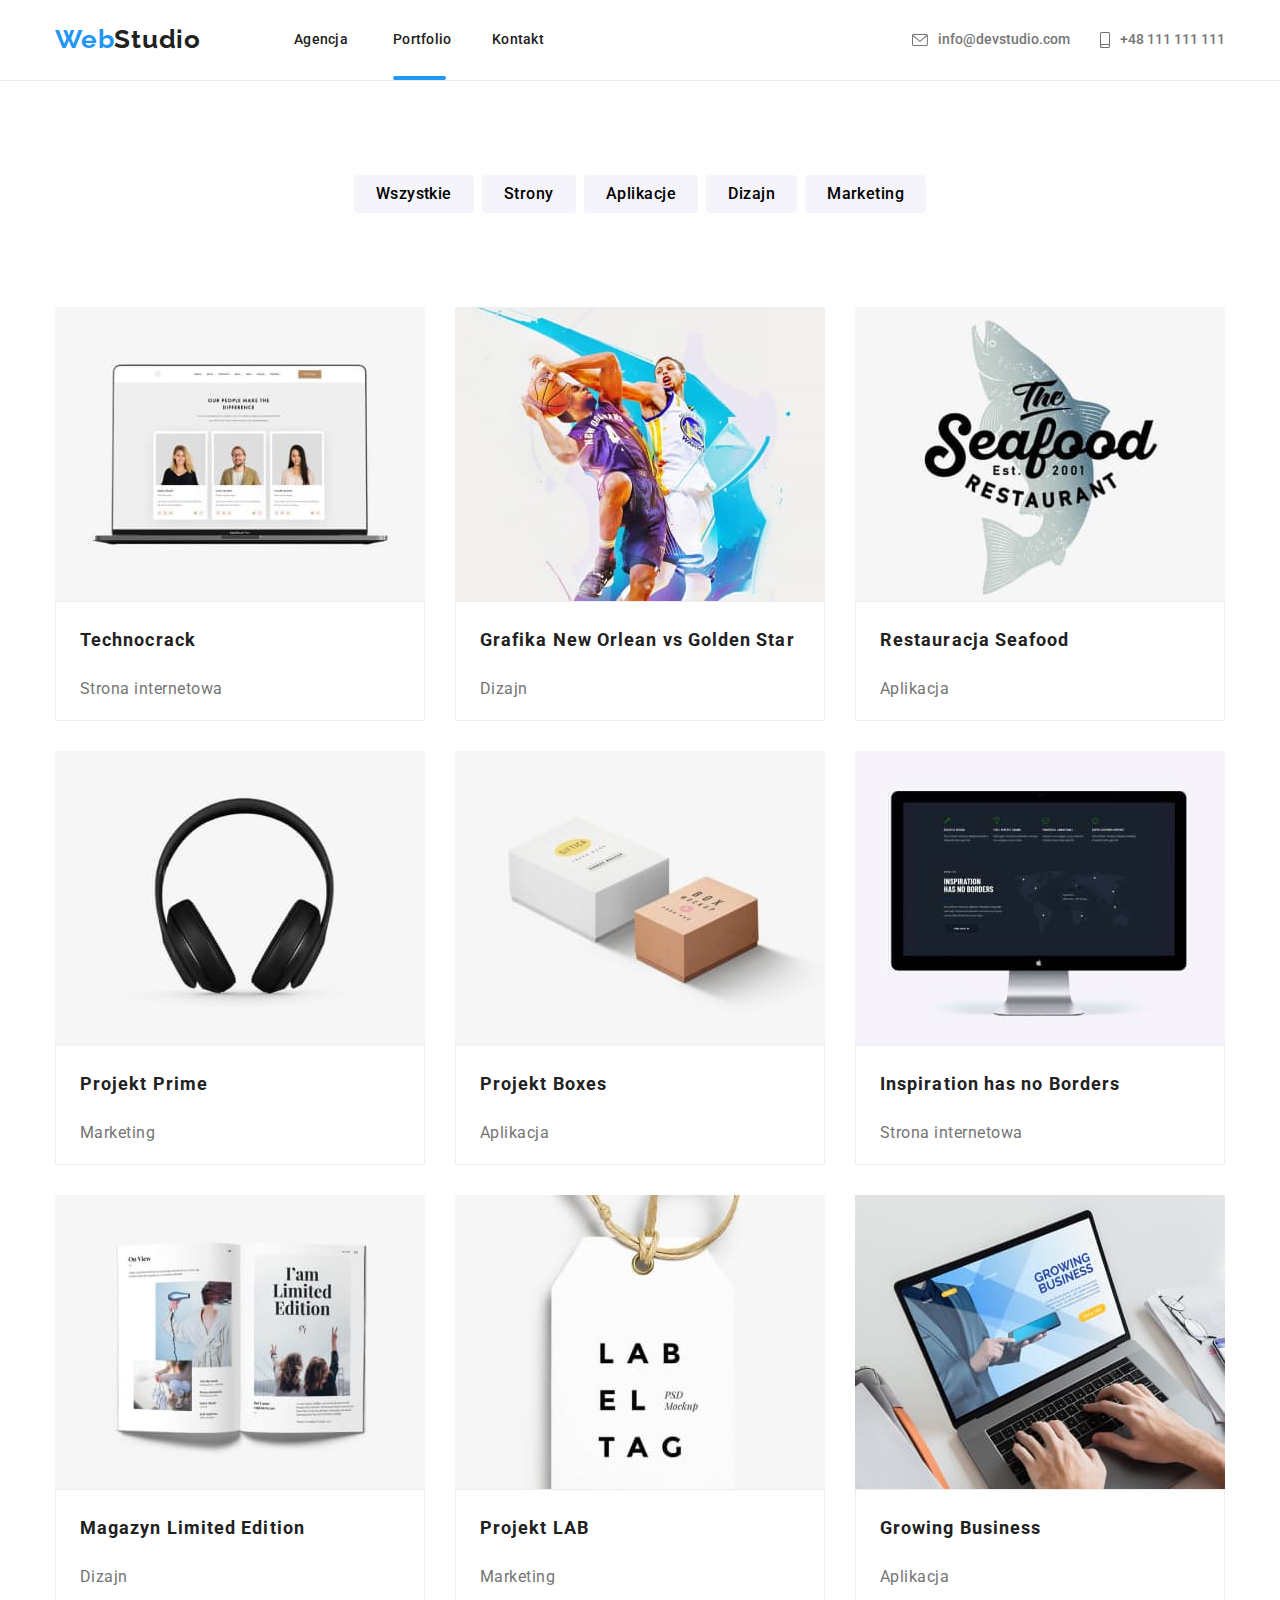
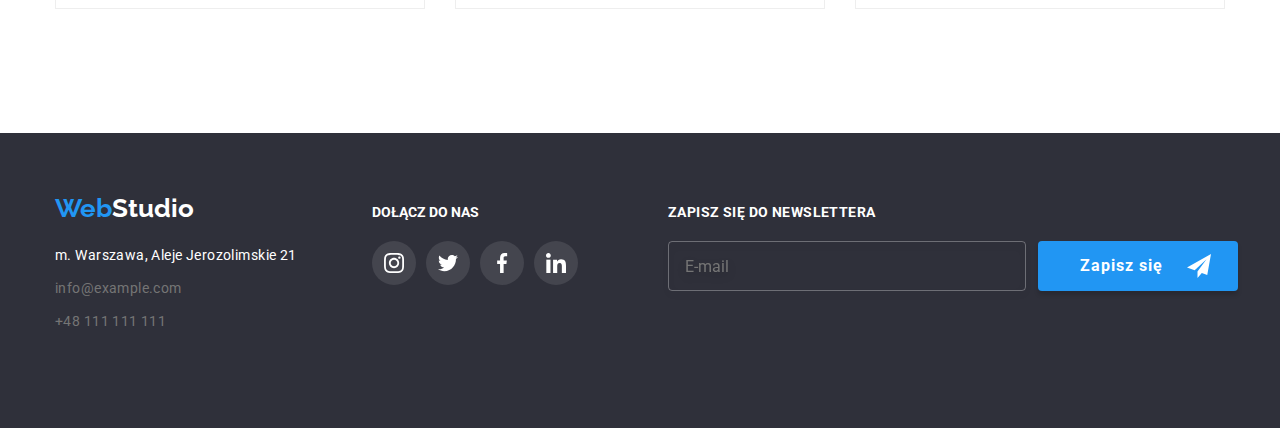
==== portfolio.html @ 341ca4c0 "." ====
<!DOCTYPE html>
<html lang="pl">

<head>
    <meta charset="UTF-8" />
    <meta name="viewport" content="width=device-width, initial-scale=1.0" />
    <link rel="stylesheet"
          href="https://cdnjs.cloudflare.com/ajax/libs/modern-normalize/1.0.0/modern-normalize.min.css" />
    <meta name="description" content="efektywne rozwiązania dla waszego biznesu" />
    <link rel="stylesheet" 
          href="css/styles.css" />
    <link rel="preconnect" 
          href="https://fonts.googleapis.com">
    <link rel="preconnect" 
          href="https://fonts.gstatic.com" 
          crossorigin />
    <link rel="stylesheet"
          href="https://fonts.googleapis.com/css2?family=Raleway:wght@700&family=Roboto:wght@400;500;700;900&display=swap" />
    <title>WebStudio</title>
</head>

<body>
    <header class="header">
        <div class="container">
            <a class="logo-up link" href="index.html"><span class="logo-color">Web</span>Studio</a>
            <nav class="navigation">
                <ul class="menu-navigation">
                    <li class="navigation-list-item">
                        <a class="menu-agency link" href="./index.html">Agencja</a>
                    </li>
                    <li class="navigation-list-item">
                        <a class="menu-portfolio link portfolio-active" href="./portfolio.html">Portfolio</a>
                    </li>
                    <li class="navigation-list-item">
                        <a class="menu-contact link" href="#">Kontakt</a>
                    </li>
                </ul>
            </nav>
            <a class="contact-mail link" href="mailto:info@devstudio.com">
                <svg class="icon-mail" width="16" height="12">
                    <use href="./images/icons.svg#envelope"></use>
                </svg>
                info@devstudio.com
            </a>
            <a class="contact-tel link" href="tel:+48111111111">
                <svg class="icon-tel" width="10" height="16">
                    <use href="./images/icons.svg#smartphone"></use>
                </svg>
                +48 111 111 111
            </a>
            </li>
            </ul>
        </div>
    </header>
    <main>
        <section class="section btn-list">
            <div class="container">
                <ul class="button-list">
                    <li class="button-list-item">
                        <button type="button" class="button-nav">Wszystkie</button>
                    </li>
                    <li class="button-list-item">
                        <button type="button" class="button-nav">Strony</button>
                    </li>
                    <li class="button-list-item">
                        <button type="button" class="button-nav">Aplikacje</button>
                    </li>
                    <li class="button-list-item">
                        <button type="button" class="button-nav">Dizajn</button>
                    </li>
                    <li class="button-list-item">
                        <button type="button" class="button-nav">Marketing</button>
                    </li>
                </ul>
            </div>
        </section>

        <section class="section pic-list">
            <div class="container">
                <ul class="picture-list">
                    <li class="picture-list-item">
                        <figure class="picture-list-card">
                        <div class="box">
                            <img src="images/ourpeople.jpg" alt="ourpeople" width="370" height="294" />
                            <div class="overlay">
                                <p class="overlay-text">Technocrack jest popularną platformą wykorzystywaną do rozpowszechniania koronawirusa.
                                    Firmy wykorzystują tę platformę do celów szpiegowskich i ataków na niezabezpieczone serwery konkurencji
                                </p>
                            </div>
                            </div>
                            <figcaption class="picture-title">Technocrack
                                <p class="picture-description">Strona internetowa</p>
                            </figcaption>
                        </figure>
                    </li>
                    <li class="picture-list-item">
                        <figure class="picture-list-card">
                            <div class="box">
                            <img src="images/basketball.jpg" alt="basketball" width="370" height="294" />
                            <div class="overlay">
                                <p class="overlay-text">Technocrack jest popularną platformą wykorzystywaną do rozpowszechniania koronawirusa.
                                    Firmy wykorzystują tę platformę do celów szpiegowskich i ataków na niezabezpieczone serwery konkurencji
                                </p>
                            </div>
                            </div>
                            <figcaption class="picture-title">Grafika New Orlean vs Golden Star
                                <p class="picture-description">Dizajn</p>
                            </figcaption>
                        </figure>
                    </li>
                    <li class="picture-list-item">
                        <figure class="picture-list-card">
                            <div class="box">
                            <img src="images/seafood.jpg" alt="seafood" width="370" height="294" />
                            <div class="overlay">
                                <p class="overlay-text">Technocrack jest popularną platformą wykorzystywaną do rozpowszechniania koronawirusa.
                                    Firmy wykorzystują tę platformę do celów szpiegowskich i ataków na niezabezpieczone serwery konkurencji
                                </p>
                            </div>
                            </div>
                            <figcaption class="picture-title">Restauracja Seafood
                                <p class="picture-description">Aplikacja</p>
                            </figcaption>
                        </figure>
                    </li>
                    <li class="picture-list-item">
                        <figure class="picture-list-card">
                            <div class="box">
                            <img src="images/headphones.jpg" alt="headphones" width="370" height="294" />
                            <div class="overlay">
                                <p class="overlay-text">Technocrack jest popularną platformą wykorzystywaną do rozpowszechniania koronawirusa.
                                    Firmy wykorzystują tę platformę do celów szpiegowskich i ataków na niezabezpieczone serwery konkurencji
                                </p>
                            </div>
                            </div>
                            <figcaption class="picture-title">Projekt Prime
                                <p class="picture-description">Marketing</p>
                            </figcaption>
                        </figure>
                    </li>
                    <li class="picture-list-item">
                        <figure class="picture-list-card">
                            <div class="box">
                            <img src="images/boxes.jpg" alt="boxes" width="370" height="294" />
                            <div class="overlay">
                                <p class="overlay-text">Technocrack jest popularną platformą wykorzystywaną do rozpowszechniania koronawirusa.
                                    Firmy wykorzystują tę platformę do celów szpiegowskich i ataków na niezabezpieczone serwery konkurencji
                                </p>
                            </div>
                            </div>
                            <figcaption class="picture-title">Projekt Boxes
                                <p class="picture-description">Aplikacja</p>
                            </figcaption>
                        </figure>
                    </li>
                    <li class="picture-list-item">
                        <figure class="picture-list-card">
                            <div class="box">
                            <img src="images/monitor.jpg" alt="monitor" width="370" height="294" />
                            <div class="overlay">
                                <p class="overlay-text">Technocrack jest popularną platformą wykorzystywaną do rozpowszechniania koronawirusa.
                                    Firmy wykorzystują tę platformę do celów szpiegowskich i ataków na niezabezpieczone serwery konkurencji
                                </p>
                            </div>
                            </div>
                            <figcaption class="picture-title">Inspiration has no Borders
                                <p class="picture-description">Strona internetowa</p>
                            </figcaption>
                        </figure>
                    </li>
                    <li class="picture-list-item">
                        <figure class="picture-list-card">
                            <div class="box">
                            <img src="images/book.jpg" alt="book" width="370" height="294" />
                            <div class="overlay">
                                <p class="overlay-text">Technocrack jest popularną platformą wykorzystywaną do rozpowszechniania koronawirusa.
                                    Firmy wykorzystują tę platformę do celów szpiegowskich i ataków na niezabezpieczone serwery konkurencji
                                </p>
                            </div>
                            </div>
                            <figcaption class="picture-title">Magazyn Limited Edition
                                <p class="picture-description">Dizajn</p>
                            </figcaption>
                        </figure>
                    </li>
                    <li class="picture-list-item">
                        <figure class="picture-list-card">
                            <div class="box">
                            <img src="images/label.jpg" alt="label" width="370" height="294" />
                            <div class="overlay">
                                <p class="overlay-text">Technocrack jest popularną platformą wykorzystywaną do rozpowszechniania koronawirusa.
                                    Firmy wykorzystują tę platformę do celów szpiegowskich i ataków na niezabezpieczone serwery konkurencji
                                </p>
                            </div>
                            </div>
                            <figcaption class="picture-title">Projekt LAB
                                <p class="picture-description">Marketing</p>
                            </figcaption>
                        </figure>
                    </li>
                    <li class="picture-list-item">
                        <figure class="picture-list-card">
                            <div class="box">
                            <img src="images/typing.jpg" alt="typing" width="370" height="294" />
                            <div class="overlay">
                                <p class="overlay-text">Technocrack jest popularną platformą wykorzystywaną do rozpowszechniania koronawirusa.
                                    Firmy wykorzystują tę platformę do celów szpiegowskich i ataków na niezabezpieczone serwery konkurencji
                                </p>
                            </div>
                            </div>
                            <figcaption class="picture-title">Growing Business
                                <p class="picture-description">Aplikacja</p>
                            </figcaption>
                        </figure>
                    </li>
                </ul>
            </div>
        </section>
    </main>

    <footer class="footer section">
        <div class="container footer-container">
            <div class="footer-address">
                <a href="index.html" class="logo-footer link">Web<span class="logo-color-footer">Studio</span></a>
                <address class="address">
                    <ul class="address-list">
                        <li class="address-list-item">
                            <a class="address-list-nav link" href="https://goo.gl/maps/619juSkMD81R4xED9"
                                target="_blank">
                                m. Warszawa, Aleje Jerozolimskie 21
                            </a>
                        </li>
                        <li class="address-list-item">
                            <a class="address-list-mail link" href="mailto:info@example.com">info@example.com</a>
                        </li>
                        <li class="address-list-item">
                            <a class="address-list-tel link" href="tel:+48111111111">+48 111 111 111</a>
                        </li>
                    </ul>
                </address>
            </div>
            <div class="footer-left">
                <h5 class="footer-left-title">
                    dołącz do nas
                </h5>
                <ul class="footer-social-list">
                    <li class="footer-social-item">
                        <a class="footer-social-link link" href="https://instagram.com/" target="_blank">
                            <svg class="instagram" width="20" height="20">
                                <use href="./images/icons.svg#instagram"></use>
                            </svg>
                        </a>
                    </li>
                    <li class="footer-social-item">
                        <a class="footer-social-link link" href="https://twitter.com/" target="_blank">
                            <svg class="twitter" width="20" height="20">
                                <use href="./images/icons.svg#twitter"></use>
                            </svg>
                        </a>
                    </li>
                    <li class="footer-social-item">
                        <a class="footer-social-link link" href="https://facebook.com/" target="_blank">
                            <svg class="facebook" width="20" height="20">
                                <use href="./images/icons.svg#facebook"></use>
                            </svg>
                        </a>
                    </li>
                    <li class="footer-social-item">
                        <a class="footer-social-link link" href="https://linkedin.com/" target="_blank">
                            <svg class="linkedin" width="20" height="20">
                                <use href="./images/icons.svg#linkedin"></use>
                            </svg>
                        </a>
                    </li>
                </ul>
            </div>
            <div class="footer-newsletter">
                <h5 class="newsletter-header">zapisz się do newslettera</h5>
                <form class="newsletter-form" name="newsletter" autocomplete="off">
                    <label class="newsletter-label">
                        <input class="newsletter-input" type="email" name="newsletter-email" placeholder="E-mail" />
                    </label>
                    <button class="newsletter-button" type="submit">Zapisz się
                        <svg class="send" width="24" height="24">
                            <use href="./images/icons.svg#send"></use>
                        </svg>
                    </button>
                </form>
            </div>
        </div>
    </footer>
</body>

</html>
---- css/styles.css ----
*,
*::before,
*::after {
  box-sizing: border-box;
}

:root {
  --main-font: 'Roboto', sans-serif;
  --secondary-font: 'Raleway', sans-serif;
  --main-color: #212121;
  --blue-color: #2196f3;
  --grey-color: #757575;
  --white-color: #ffffff;
  --black-color: #000000;
  --header-border: #ececec;
  --title-bg-overlay: #2f303a;
  --crew-background: #f5f4fa;
  --button-list-item-color: #f5f4fa;
  --icon-background: #f5f4fa;
  --picture-list-card-border: #eeeeee;
  --social-icon: #AFB1B8;
  --clients-icon: #AFB1B8;
  --footer-social-icons: rgba(255, 255, 255, 0.1);
}

body {
  font-family: var(--main-font);
  margin: 0 auto;
  max-width: 1600px;
  color: var(--main-color);
}

figure {
  margin: 0;
  padding: 0;
  margin-block-start: 0;
  margin-block-end: 0;
  margin-inline-start: 0;
  margin-inline-end:0;
}

img {
  display: block;
}

h1,
h2,
h3,
h4,
h5 {
  margin: 0;
}

ul {
  margin: 0;
  padding: 0;
}

p {
  padding: 0;
}

.link {
  transition: color 250ms cubic-bezier(0.4, 0, 0.2, 1);
  text-decoration: none;
}

.link:hover,
.link:focus {
  color: var(--blue-color);
}

.container {
  width: 1200px;
  padding: 0 15px;
  margin: 0 auto;
  align-items: center;
}

.section {
  padding-top: 94px;
  padding-bottom: 94px;
}

/* header */

.header {
  border-bottom: 1px solid var(--header-border);
}

.header .container {
  display: flex;
  background: var(--white-color);
}

.logo-up {
  padding-right: 93px;
  padding-top: 24px;
  padding-bottom: 25px;
  font-family: var(--secondary-font);
  font-weight: 700;
  font-size: 26px;
  line-height: 1.19;
  letter-spacing: 0.03em;
  color: var(--main-color);
}

.logo-color {
  color: var(--blue-color);
}

.menu-navigation {
  display: flex;
  padding-top: 32px;
  padding-bottom: 32px;
  list-style: none;
}

.navigation-list-item {
  width: 53px;
  height: 16px;
  font-weight: 500;
  font-size: 14px;
  line-height: 1.14;
  letter-spacing: 0.02em;
}

.navigation-list-item:not(:last-child) {
  margin-right: 46px;
}

.menu-agency,
.menu-portfolio,
.menu-contact {
  color: var(--main-color);
}

.agency-active::after {
  content: "";
  margin-top: 28px;
  display: block;
  background-color: var(--blue-color);
  width: 100%;
  height: 4px;
  border-radius: 2px;
}

.portfolio-active::after {
  content: "";
  margin-top: 28px;
  display: block;
  background-color: var(--blue-color);
  width: 100%;
  height: 4px;
  border-radius: 2px;
}

.contact-mail,
.contact-tel {
  display: flex;
  font-weight: 500;
  font-size: 14px;
  line-height: 1.14;
  text-decoration: none;
  color: var(--grey-color);
  fill: var(--grey-color)
}

.contact-mail:hover,
.contact-tel:hover {
  fill: var(--blue-color);
}

.contact-mail {
  margin-left: auto;
  align-items: center;
  margin-right: 30px;
}


.icon-mail,
.icon-tel {
  margin-right: 10px;
}

/* header-end */

/* main */

.title {
  margin: 0 auto;
  max-width: 1600px;
  background-image: linear-gradient(
    rgba(47, 48, 58, 0.4),
    rgba(47, 48, 58, 0.4)),
    url('../images/background.png');
  background-size: cover;
  background-repeat: no-repeat;
  display: flex;
  flex-direction: column;
  padding-top: 200px;
  padding-bottom: 200px;
}

.title-info {
  width: 696px;
  padding-bottom: 30px;
  margin-left: 252px;
  font-weight: 900;
  font-size: 44px;
  line-height: 1.36;
  text-align: center;
  letter-spacing: 0.06em;
  text-transform: uppercase;
  color: var(--white-color);
}

.order-button {
  width: 200px;
  height: 50px;
  margin-left: 500px;
  align-items: center;
  color: var(--white-color);
  background: var(--blue-color);
  box-shadow: 0px 4px 4px rgba(0, 0, 0, 0.15);
  border-style: none;
  border-radius: 4px;
  font-weight: 700;
  font-size: 16px;
  line-height: 1.87;
  letter-spacing: 0.06em;
  cursor: pointer;
}

.order-button:focus {
  color: var(--white-color);
}

/* main-end */

/* lorem */

.lorem-list {
  margin-left: -10px;
  display: inline-flex;
  list-style: none;
}

.lorem-list-title {
  font-weight: 700;
  font-size: 14px;
  line-height: 1.17;
  letter-spacing: 0.03em;
  text-transform: uppercase;
}

.lorem-icon {
  width: 270px;
  height: 120px;
  margin-bottom: 30px;
  display: flex;
  align-items: center;
  justify-content: center;
  background-color: var(--icon-background);
  border-radius: 4px;
}

.lorem-list-content {
  font-weight: 400;
  font-size: 14px;
  line-height: 1.71;
  letter-spacing: 0.03em;
  text-transform: none;
  color: var(--grey-color);
}

/* .lorem-list-item:not(:last-child) {
  padding-right: 30px;
} */

/* lorem-end */

/* about */

.about {
  padding-top: 0px;
}

.about .about-list {
  margin-left: -30px;
  margin-top: 50px;
  justify-content: space-evenly;
  display: flex;
}

.about-title {
  margin-left: 424px;
  font-size: 36px;
  line-height: 1.17;
  letter-spacing: 0.03em;
}

.about-list-item {
  display: inline-flex;
  flex-basis: calc(100%/3-30px);
  list-style: none;
}

.thumb {
  position: relative;
}

.label {
  position: absolute;
  top: 210px;
  width: 100%;
  height: 70px;
  padding-top: 27px;
  font-weight: 700;
  font-size: 14px;
  text-align: center;
  text-transform: uppercase;
  color: var(--white-color);
  background: rgba(47, 48, 58, 0.8);
}

/* about-end */

/* crew */

.crew {
  background: var(--crew-background);
}

.crew-title {
  margin-bottom: 50px;
  font-size: 36px;
  line-height: 1.17;
  text-align: center;
  letter-spacing: 0.03em;
}

.crew-list {
  margin-left: -30px;
  display: flex;
  justify-content: space-evenly;
  list-style: none;
}

.crew-list-title {
  font-size: 36px;
  line-height: 1.17;
  letter-spacing: 0.03em;
}

.crew-list-item {
  flex-basis: calc(100%/4-30px);
}

.crew-name {
  padding-top: 30px;
  font-weight: 500;
  font-size: 16px;
  line-height: 1.19;
  text-align: center;
  letter-spacing: 0.03em;
}

.crew-occupation {
  font-weight: 400;
  font-size: 16px;
  line-height: 1.19;
  text-align: center;
  letter-spacing: 0.03em;
  color: var(--grey-color);
}

.crew-list-card {
  height: 428px;
  background-color: var(--white-color);
  box-shadow: 0px 1px 3px rgba(0, 0, 0, 0.12), 0px 1px 1px rgba(0, 0, 0, 0.14), 0px 2px 1px rgba(0, 0, 0, 0.2);
  border-radius: 0px 0px 4px 4px;
}

.social-icon a {
  display: inline-flex;
  align-items: center;
  justify-content: space-evenly;
  }

.social-icon-link {
  width: 44px;
  height: 44px;
  border-radius: 50%;
  fill: var(--social-icon);
  transition: background-color 250ms cubic-bezier(0.4, 0, 0.2, 1);
}

.social-icon-link:not(:last-child) {
  margin-right: 10px;
}

.social-icon-link:hover,
.social-icon-link:focus {
  fill:var(--white-color);
  background-color: var(--blue-color);
}

/* crew-end */

/* clients */

.our-clients-title {
  margin-bottom: 50px;
  font-size: 36px;
  font-weight: 700;
  line-height: 1.17;
  text-align: center;
  letter-spacing: 0.03em;
}

.clients-list {
  margin-left: -30px;
  display: flex;
  justify-content: space-evenly;
  list-style: none;
}

.clients-list-link {
  width: 170px;
  height: 92px;
  display: flex;
  align-items: center;
  justify-content: center;
  fill: var(--social-icon);
  transition-property: border-color, fill; 
  transition-duration: 250ms;
  transition-timing-function: cubic-bezier(0.4, 0, 0.2, 1);
  border: 1px solid var(--clients-icon);
  border-radius: 4px;
}

.clients-list-link:hover,
.clients-list-link:focus {
  border-color: var(--blue-color);
  fill: var(--blue-color);
}

/* our-clients-end */

/* portfolio */
/* btn-section */

.btn-list {
  display: flex;
}

.button-list {
  display: flex;
  justify-content: center;
  list-style: none;
}

.button-list-item:not(:last-child) {
  padding-right: 8px;
}

.button-nav {
  padding: 6px 22px;
  font-weight: 500;
  font-size: 16px;
  line-height: 1.63;
  text-align: center;
  letter-spacing: 0.03em;
  border-radius: 4px;
  border: transparent;
  cursor: pointer;
  transition: all 250ms cubic-bezier(0.4, 0, 0.2, 1);
  background: var(--button-list-item-color);
}

.button-nav:hover,
.button-nav:focus {
  color: var(--white-color);
  background-color: var(--blue-color);
  box-shadow: 0px 3px 1px rgba(0, 0, 0, 0.1),
              0px 1px 2px rgba(0, 0, 0, 0.08),
              0px 2px 2px rgba(0, 0, 0, 0.12);
}

/* btn-section-end */

/* pic-list */

.pic-list {
  padding-top: 0px;
  display: flex;
}

.picture-list {
  display: flex;
  justify-content: space-between;
  flex-wrap: wrap;
  list-style: none;
}

.picture-list-item {
  padding-bottom: 30px;
}

.picture-list-card {
  width: 370px;
  min-height: 404px;
  background: var(--white-color);
  transition: box-shadow 250ms cubic-bezier(0.4, 0, 0.2, 1);
}

.picture-list-card:hover {
  cursor: pointer;
  box-shadow: 0px 1px 1px rgba(0, 0, 0, 0.12),
    0px 4px 4px rgba(0, 0, 0, 0.06),
    1px 4px 6px rgba(0, 0, 0, 0.16);
}

.picture-title {
  box-sizing: border-box;
  padding-left: 24px;
  padding-top: 20px;
  font-weight: 700;
  font-size: 18px;
  line-height: 2;
  letter-spacing: 0.06em;
  background: var(--white-color);
  border: 1px solid var(--picture-list-card-border);
}

.picture-description {
  font-weight: 400;
  font-size: 16px;
  line-height: 1.88;
  letter-spacing: 0.03em;
  color: var(--grey-color);
}

.box {
  position: relative;
  overflow: hidden;
}

.box:hover {
  box-shadow: 0px 1px 1px rgba(0, 0, 0, 0.12),
              0px 4px 4px rgba(0, 0, 0, 0.06),
              1px 4px 6px rgba(0, 0, 0, 0.16);
}

.box:hover .overlay {
  transform: translateY(0);
}

.overlay {
  position: absolute;
  left: 0;
  top: 0;
  width: 100%;
  height: 100%;
  transform: translateY(100%);
  transition: transform 250ms cubic-bezier(0.4, 0, 0.2, 1);
  background: rgba(33, 150, 243, 0.9);
}

.overlay-text {
  padding: 49px 45px 49px 24px;
  margin: 0;
  font-size: 18px;
  line-height: 1.56;
  letter-spacing: 0.03em;
  color: var(--white-color);
}

/* pic-list-end */
/* portfolio-end */

/* footer */

.footer-container {
  display: flex;
  align-items: flex-start;
}

.footer {
  padding-top: 0;
  background-color: #2f303a;
}

.footer-address {
  margin-top: 60px;
  display: flex;
  flex-direction: column;
}

.address {
  width: 247px;
}

.logo-footer {
  font-family: var(--secondary-font);
  font-weight: 700;
  font-size: 26px;
  line-height: 1.19;
  letter-spacing: 0.03;
  color: var(--blue-color);
}

.logo-color-footer {
  color: var(--white-color);
}

.address-list {
  margin-top: 20px;
  list-style: none;
}

.address-list-item {
  margin-top: 9px;
  font-size: 14px;
  line-height: 1.71;
  letter-spacing: 0.03em;
}

.address-list-nav {
  font-style: normal;
  color: var(--white-color);
}

.address-list-mail,
.address-list-tel {
  font-style: normal;
  color: var(--grey-color);
}

.footer-left-title {
  margin-bottom: 20px;
  font-size: 14px;
  font-weight: 700;
  line-height: 1.14;
  text-transform: uppercase;
  color: var(--white-color);
}

.footer-left {
  margin-top: 72px;
  margin-left: 70px;
  display: flex;
  align-content: center;
  flex-direction: column;
  margin-bottom: 20px;
}

.footer-social-list {
  display: inline-flex;
  justify-content: space-evenly;
  list-style: none;
}

.footer-social-item {
  display: flex;
  align-items: center;
  justify-content: center;
}

.footer-social-link {
  width: 44px;
  height: 44px;
  display: inline-flex;
  align-items: center;
  justify-content: center;
  text-decoration: none;
  fill: var(--white-color);
  transition: background-color 250ms cubic-bezier(0.4, 0, 0.2, 1);
  background-color: var(--footer-social-icons);
  border-radius: 50%;
}

.footer-social-item:not(:last-child) {
  padding-right: 10px;
}

.footer-social-link:hover,
.footer-social-link:focus,
.footer-social-link:active {
  fill: var(--white-color);
  background-color: var(--blue-color);
}

.footer-newsletter {
  margin-top: 72px;
  margin-left: 90px;
}

.newsletter-form {
  display: flex;  
}

.newsletter-header {
  margin-bottom: 20px;
  font-size: 14px;
  font-weight: 700;
  line-height: 1.14;
  letter-spacing: 0.03em;
  text-transform: uppercase;
  color: var(--white-color)
}

.newsletter-input {
  width: 358px;
  height: 50px;
  padding-left: 16px;
  outline: none;
  border: 1px solid rgba(255, 255, 255, 0.3);
  box-sizing: border-box;
  filter: drop-shadow(0px 4px 4px rgba(0, 0, 0, 0.15));
  border-radius: 4px;
  color: rgba(255, 255, 255, 0.6);
  background-color: transparent;
  transition: border-color 250ms cubic-bezier(0.4, 0, 0.2, 1);
}

.newsletter-input:focus {
  border-color: var(--blue-color);
}

.newsletter-button {
  width: 200px;
  height: 50px;
  margin-left: 12px;
  padding-left: 42px;
  font-size: 16px;
  font-weight: 700;
  line-height: 1.875;
  letter-spacing: 0.06em;
  display: flex;
  text-align: center;
  align-items: center;
  color: var(--white-color);
  background-color: var(--blue-color);
  box-shadow: 0px 4px 4px rgba(0, 0, 0, 0.15);
  border-style: none;
  border-radius: 4px;
  cursor: pointer;
}

.send {
  margin-left: 24px;
}

/* footer-end */

/* modal backdrop */


.backdrop {
  position: fixed;
  left: 0;
  top: 0;
  width: 100%;
  height: 100%;
  transition: opacity 250ms cubic-bezier(0.4, 0, 0.2, 1);
  background-color: rgba(0, 0, 0, 0.1);
}

.is-hidden {
  opacity: 0;
  pointer-events: none;
}

.modal {
  position: relative;
  left: 50%;
  top: 50%;
  width: 528px;
  min-height: 581px;
  transform: translate(-50%, -50%);
  background: var(--white-color);
  box-shadow: 0px 1px 3px rgba(0, 0, 0, 0.12),
              0px 1px 1px rgba(0, 0, 0, 0.14),
              0px 2px 1px rgba(0, 0, 0, 0.2);
  border-radius: 4px;
}

.close-btn {
  position: absolute; 
  top: 8px;
  right: 8px;
  width: 30px;
  height: 30px;
  display: flex;
  align-items: center;
  justify-content: center;
  fill: var(--black-color);
  background-color: var(--white-color);
  border: 1px solid rgba(0, 0, 0, 0.1);
  border-radius: 50%;
  cursor: pointer;
}

/* modal backdrop-end */

/* form */

.signup-form {
  display: flex;
  flex-direction: column;
}

.signup-form-header {
  padding-top: 40px;
  margin-bottom: 30px;
  font-size: 20px;
  font-weight: 700;
  line-height: 1.172;
  letter-spacing: 0.03em;
  text-align: center;
}

.signup-label {
  padding-left: 40px;
  padding-right: 40px;
  font-size: 12px;
  line-height: 1.167;
  letter-spacing: 0.01em;
  color: var(--grey-color);
}

.signup-label:not(:first-child) {
  margin-top: 10px;
}

.signup-form-input-wrapper {
  position: relative;
}

.signup-form-input {
  width: 100%;
  height: 40px;
  margin-top: 4px;
  border: 1px solid rgba(33, 33, 33, 0.2);;
  box-shadow: 0px 1px 3px rgba(0, 0, 0, 0.12),
              0px 1px 1px rgba(0, 0, 0, 0.14),
              0px 2px 1px rgba(0, 0, 0, 0.2);
  border-radius: 4px;
  transition: border-color 250ms cubic-bezier(0.4, 0, 0.2, 1);
}

.signup-form-icon {
  position: absolute;
  top: 0;
  left: 0;
  margin-left: 15px;
  transform: translateY(10%);
  transition: fill 250ms cubic-bezier(0.4, 0, 0.2, 1);
}

.signup-form-input:focus {
  border-color: var(--blue-color);
  outline: none;
}

.signup-form-input:focus + .signup-form-icon {
  fill: var(--blue-color);
}

.signup-form-textarea {
  width: 100%;
  height: 120px;
  margin-top: 4px;
  padding: 12px 16px;
  outline: none;
  resize: none;
  border: 1px solid rgba(33, 33, 33, 0.2);
  box-shadow: 0px 1px 3px rgba(0, 0, 0, 0.12),
              0px 1px 1px rgba(0, 0, 0, 0.14),
              0px 2px 1px rgba(0, 0, 0, 0.2);
  box-sizing: border-box;
  border-radius: 4px;
  transition: border-color 250ms cubic-bezier(0.4, 0, 0.2, 1);
}

.signup-form-textarea:focus {
  border-color: var(--blue-color);
}

.signup-form-textarea::placeholder {
  font-size: 12px;
  line-height: 1.167;
  letter-spacing: 0.01 em;
  color: rgba(117, 117, 117, 0.5);
}

.signup-form-policy-text {
  margin-top: 20px;
  margin-left: 54px;
  font-size: 14px;
  line-height: 1.714;
  letter-spacing: 0.03em;
  color: var(--grey-color);
}

.signup-form-policy-text::before {
  display: inline-flex;
  content: "";
  width: 16px;
  height: 16px;
  border: 2px solid var(--black-color);
  border-radius: 2px; 
}

.visually-hidden {
  -moz-appearance: none;
  -webkit-appearance: none;
  appearance: none;
}

.signup-form-policy:checked + .signup-form-policy-text::before {
  margin-top: 4px;
  margin-left: 3px;
  background-image: url("data:image/svg+xml;charset=utf8,%3Csvg width='13' height='10' viewBox='0 0 13 10' fill='none' xmlns='http://www.w3.org/2000/svg'%3E%3Cpath d='M1.95703 4.75166L1.88825 4.68604L1.81923 4.75141L0.93123 5.59258L0.854858 5.66492L0.930974 5.73753L4.42671 9.07236L4.49574 9.1382L4.56476 9.07236L12.069 1.91352L12.1449 1.84116L12.069 1.76881L11.1873 0.927644L11.1183 0.861826L11.0493 0.927611L4.49577 7.17353L1.95703 4.75166Z' fill='white' stroke='white' stroke-width='0.2'/%3E%3C/svg%3E");
  background-repeat: no-repeat;
  background-position: center;
  background-color: var(--blue-color);
  border: none;
}

.checkbox-link {
  text-decoration: underline;
  color: var(--blue-color);
}

.send-button {
  width: 200px;
  height: 50px;
  margin-top: 30px;
  margin-left: 164px;
  margin-bottom: 40px;
  font-size: 16px;
  font-weight: 700;
  line-height: 1.875;
  letter-spacing: 0.06em;
  box-shadow: 0px 4px 4px rgba(0, 0, 0, 0.15);
  border-style: none;
  border-radius: 4px;
  color: var(--white-color);
  background-color: var(--blue-color);
  cursor: pointer;
}

/* form-end */
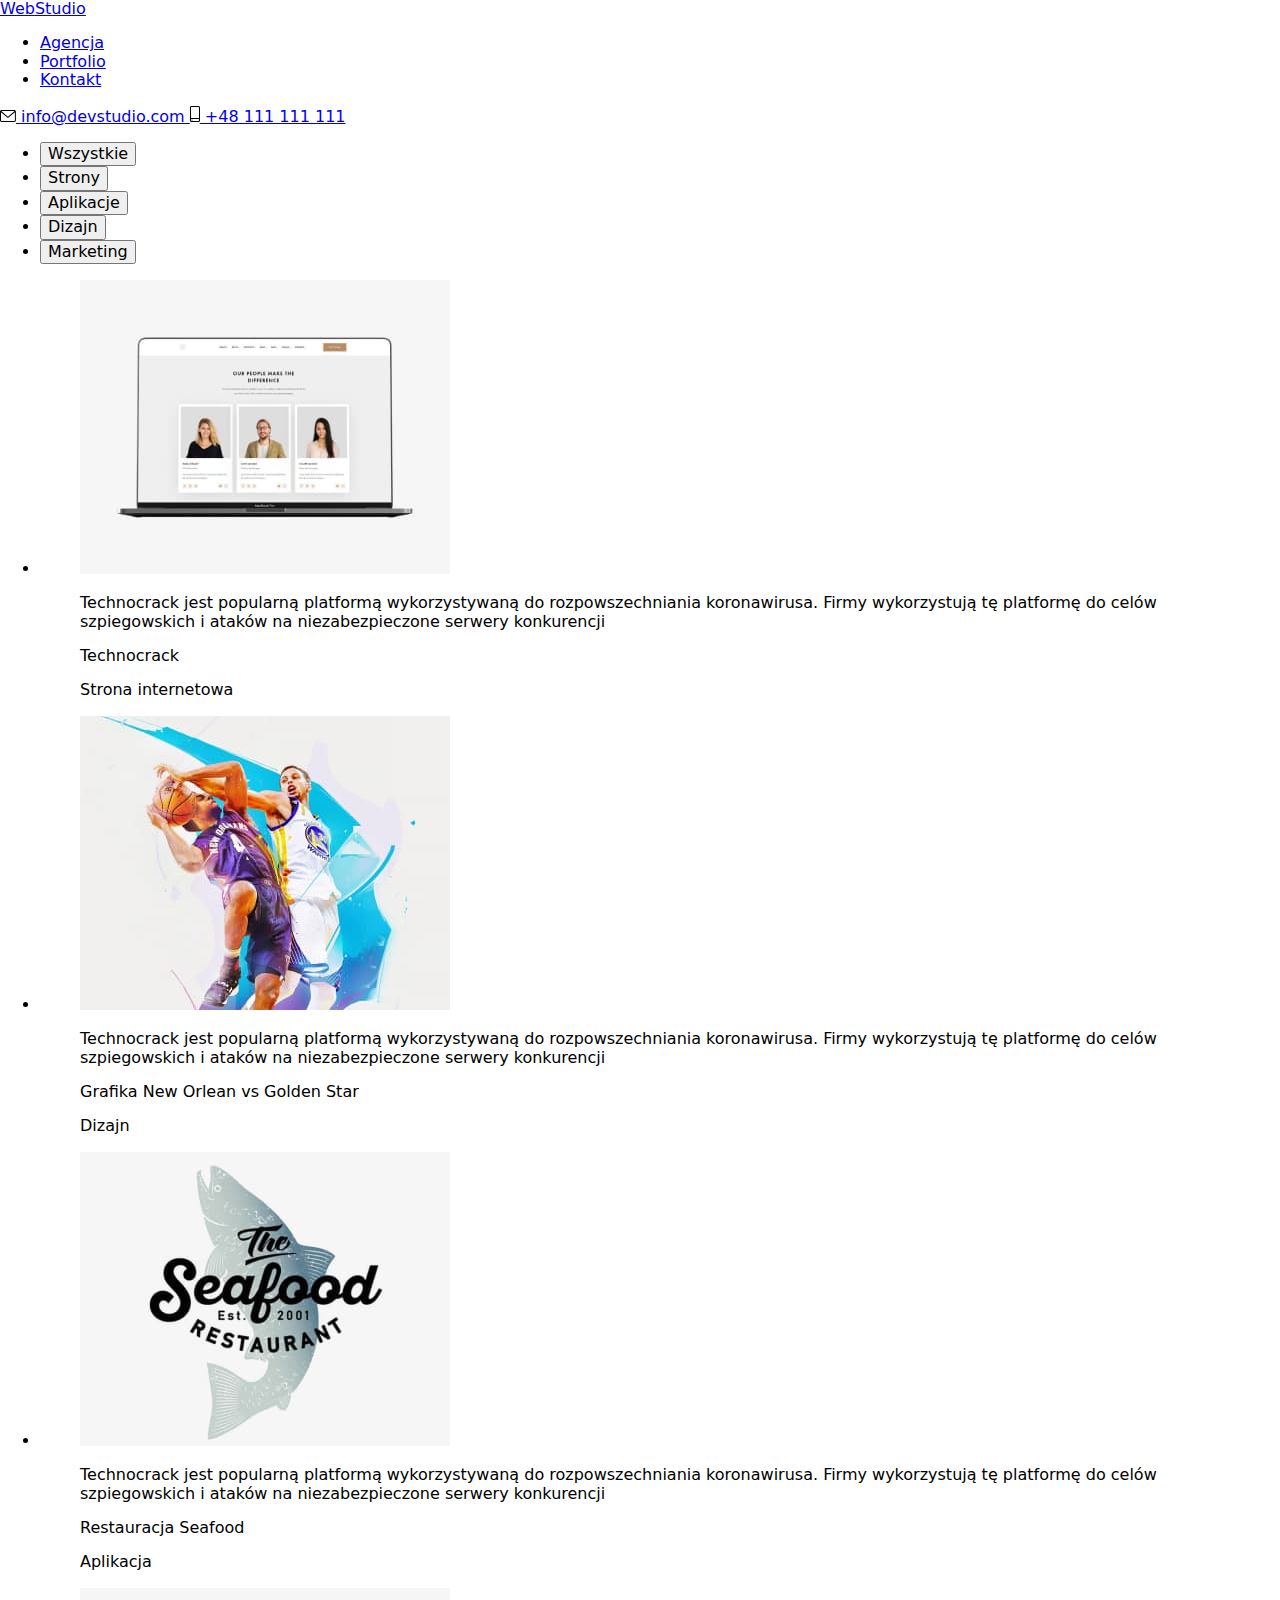
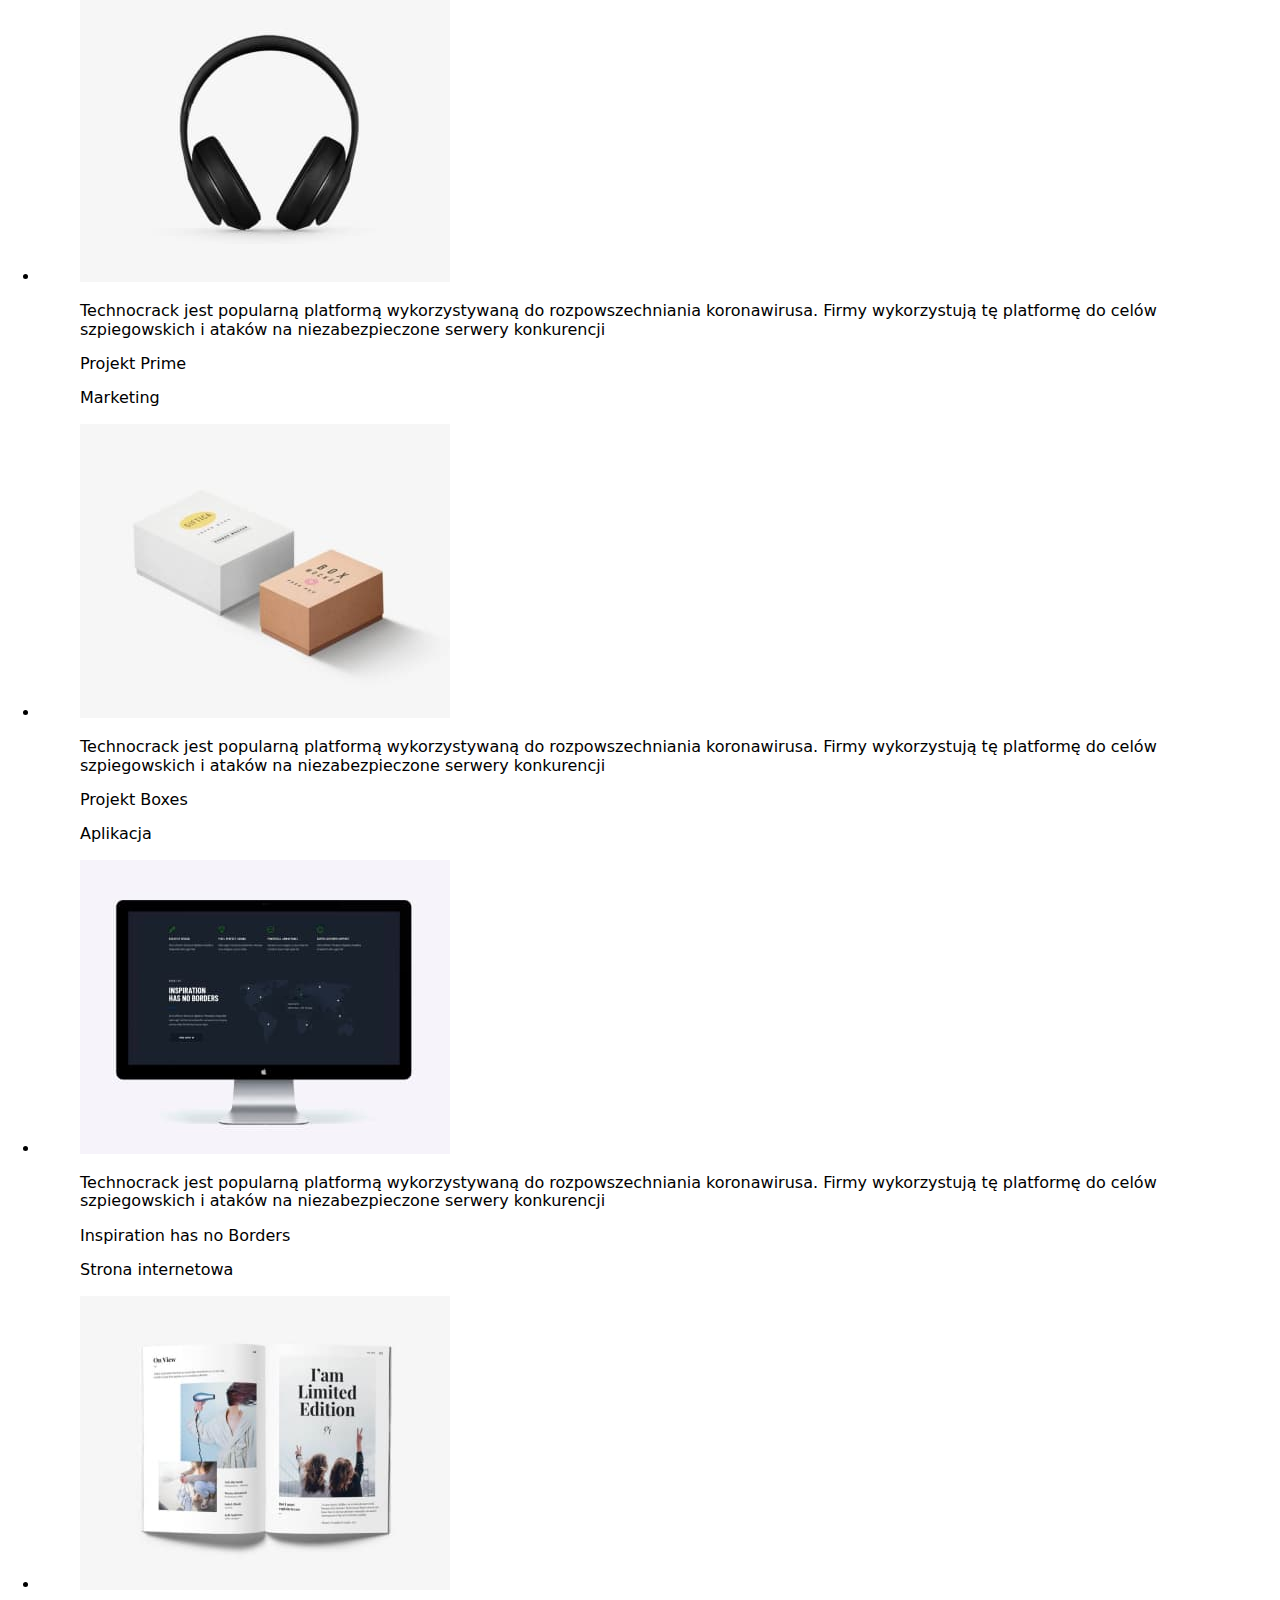
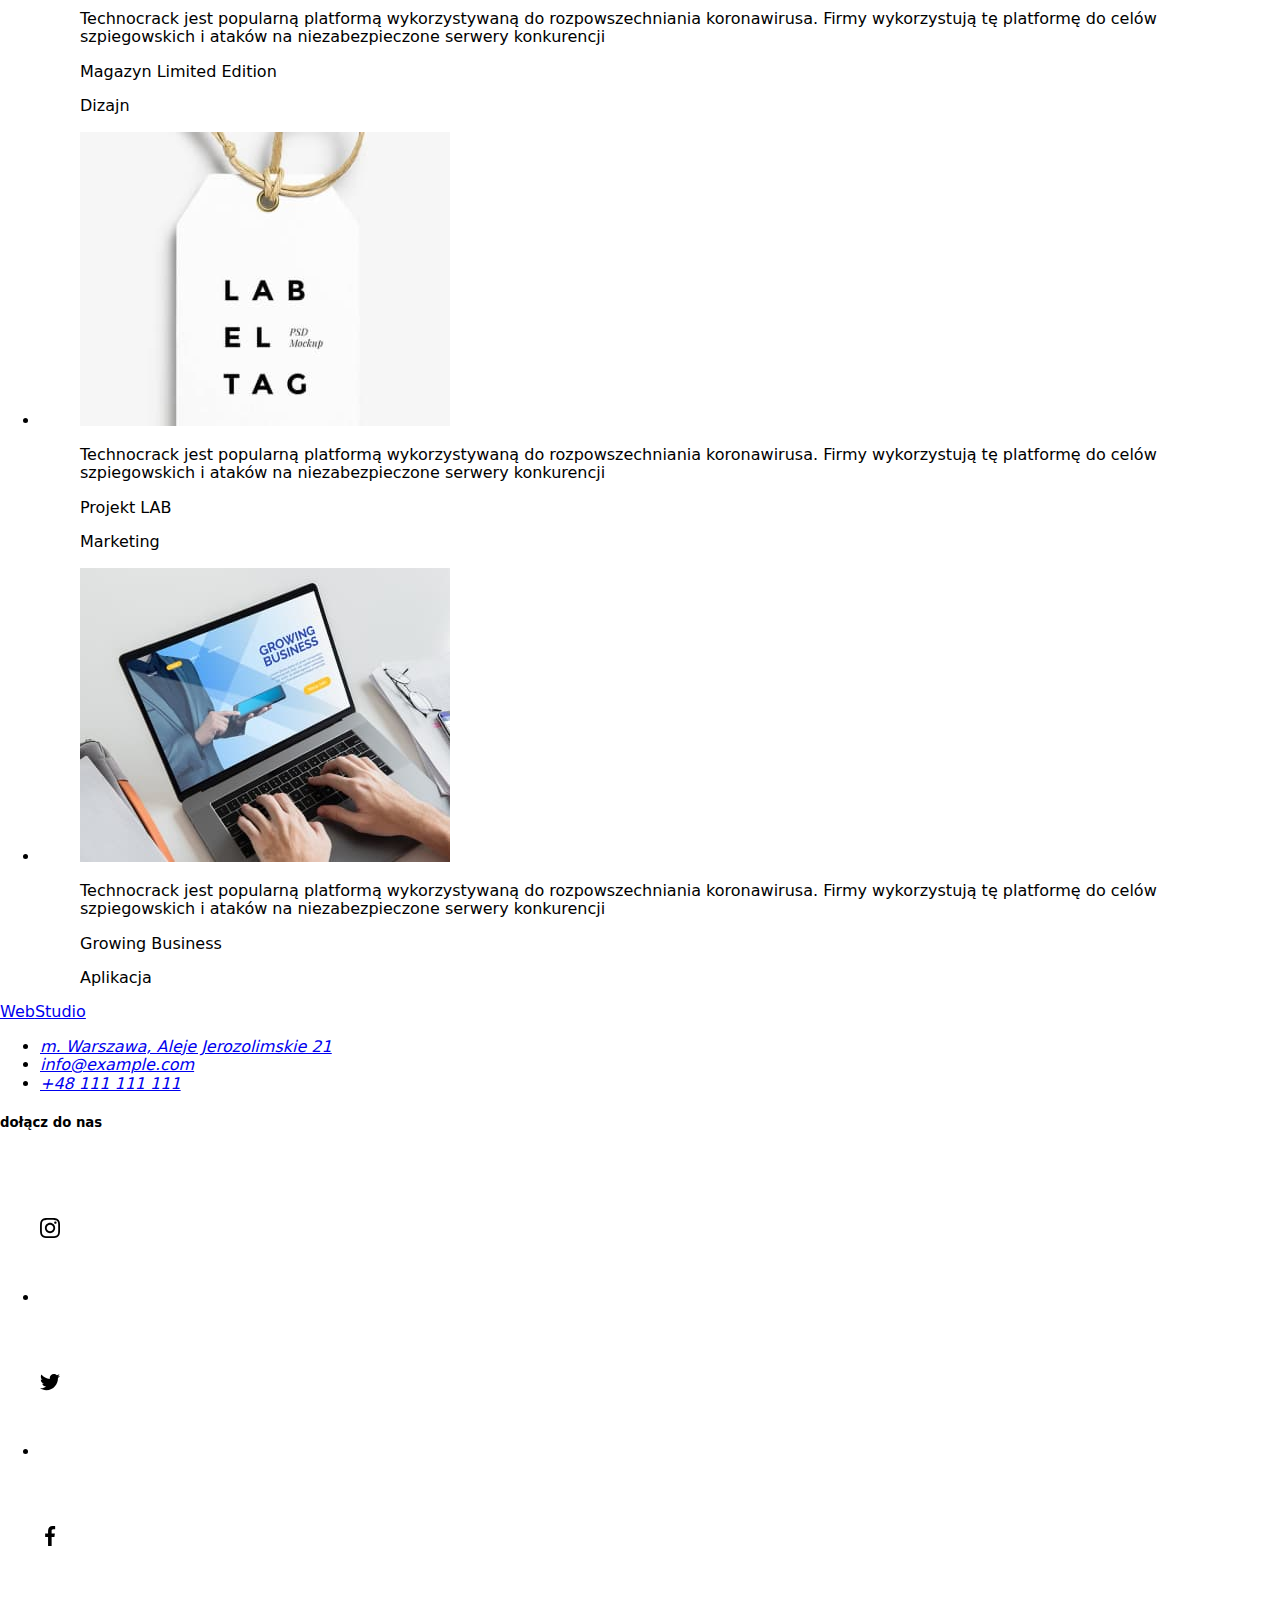
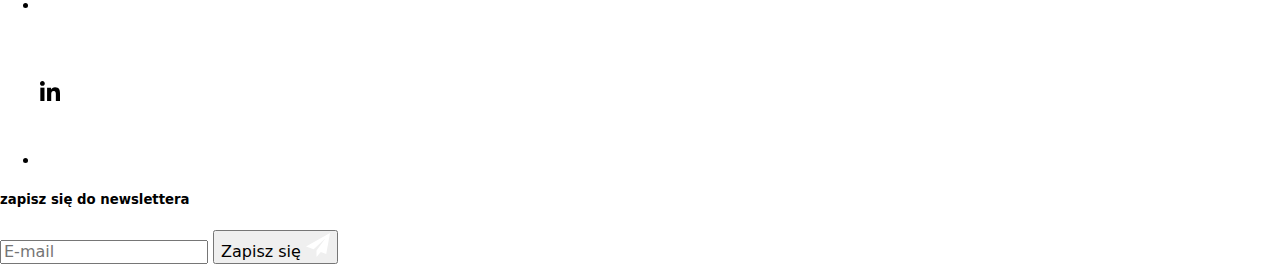
==== commit 1f0f137f: "index+portfolio BEM" ====
--- a/portfolio.html
+++ b/portfolio.html
@@ -1,294 +1,327 @@
 <!DOCTYPE html>
 <html lang="pl">
-
+  
 <head>
     <meta charset="UTF-8" />
     <meta name="viewport" content="width=device-width, initial-scale=1.0" />
-    <link rel="stylesheet"
-          href="https://cdnjs.cloudflare.com/ajax/libs/modern-normalize/1.0.0/modern-normalize.min.css" />
-    <meta name="description" content="efektywne rozwiązania dla waszego biznesu" />
-    <link rel="stylesheet" 
-          href="css/styles.css" />
-    <link rel="preconnect" 
-          href="https://fonts.googleapis.com">
-    <link rel="preconnect" 
-          href="https://fonts.gstatic.com" 
-          crossorigin />
-    <link rel="stylesheet"
-          href="https://fonts.googleapis.com/css2?family=Raleway:wght@700&family=Roboto:wght@400;500;700;900&display=swap" />
+    <link
+      rel="stylesheet"
+      href="https://cdnjs.cloudflare.com/ajax/libs/modern-normalize/1.0.0/modern-normalize.min.css"
+    />
+    <link rel="stylesheet" href="css/testowy.css" />
+    <link rel="preconnect" href="https://fonts.googleapis.com" />
+    <link rel="preconnect" href="https://fonts.gstatic.com" crossorigin />
+    <link
+      rel="stylesheet"
+      href="https://fonts.googleapis.com/css2?family=Raleway:wght@700&family=Roboto:wght@400;500;700;900&display=swap"
+    />
     <title>WebStudio</title>
-</head>
+  </head>
 
-<body>
-    <header class="header">
+  <body>
+    <header class="page-header">
+      <div class="container">
+        <nav class="nav">
+          <a href="./index.html" class="logo"> <span class="logo__text">Web</span>Studio</a>
+          <ul class="menu">
+            <li class="menu__item">
+              <a href="./index.html" class="menu__link">Agencja</a>
+            </li>
+            <li class="menu__item">
+              <a href="./portfolio.html" class="menu__link">Portfolio</a>
+            </li>
+            <li class="menu__item">
+              <a href="#" class="menu__link">Kontakt</a>
+            </li>
+          </ul>
+        </nav>
+        <a href="mailto:info@devstudio.com" class="contact link">
+          <svg class="contact__icon" width="16" height="12">
+            <use href="./images/icons.svg#envelope"></use>
+          </svg>
+          info@devstudio.com
+        </a>
+        <a href="tel:+48111111111" class="contact link">
+          <svg class="contact__icon" width="10" height="16">
+            <use href="./images/icons.svg#smartphone"></use>
+          </svg>
+          +48 111 111 111
+        </a>
+      </div>
+    </header>
+
+    <main>
+      <section class="section">
         <div class="container">
-            <a class="logo-up link" href="index.html"><span class="logo-color">Web</span>Studio</a>
-            <nav class="navigation">
-                <ul class="menu-navigation">
-                    <li class="navigation-list-item">
-                        <a class="menu-agency link" href="./index.html">Agencja</a>
-                    </li>
-                    <li class="navigation-list-item">
-                        <a class="menu-portfolio link portfolio-active" href="./portfolio.html">Portfolio</a>
-                    </li>
-                    <li class="navigation-list-item">
-                        <a class="menu-contact link" href="#">Kontakt</a>
-                    </li>
-                </ul>
-            </nav>
-            <a class="contact-mail link" href="mailto:info@devstudio.com">
-                <svg class="icon-mail" width="16" height="12">
-                    <use href="./images/icons.svg#envelope"></use>
-                </svg>
-                info@devstudio.com
-            </a>
-            <a class="contact-tel link" href="tel:+48111111111">
-                <svg class="icon-tel" width="10" height="16">
-                    <use href="./images/icons.svg#smartphone"></use>
-                </svg>
-                +48 111 111 111
-            </a>
-            </li>
-            </ul>
+          <ul class="btn-list">
+            <li class="btn-list__item">
+              <button type="button" class="btn__button">Wszystkie</button>
+            </li>
+            <li class="btn-list__item">
+              <button type="button" class="btn__button">Strony</button>
+            </li>
+            <li class="btn-list__item">
+              <button type="button" class="btn__button">Aplikacje</button>
+            </li>
+            <li class="btn-list__item">
+              <button type="button" class="btn__button">Dizajn</button>
+            </li>
+            <li class="btn-list__item">
+              <button type="button" class="btn__button">Marketing</button>
+            </li>
+          </ul>
         </div>
-    </header>
-    <main>
-        <section class="section btn-list">
-            <div class="container">
-                <ul class="button-list">
-                    <li class="button-list-item">
-                        <button type="button" class="button-nav">Wszystkie</button>
-                    </li>
-                    <li class="button-list-item">
-                        <button type="button" class="button-nav">Strony</button>
-                    </li>
-                    <li class="button-list-item">
-                        <button type="button" class="button-nav">Aplikacje</button>
-                    </li>
-                    <li class="button-list-item">
-                        <button type="button" class="button-nav">Dizajn</button>
-                    </li>
-                    <li class="button-list-item">
-                        <button type="button" class="button-nav">Marketing</button>
-                    </li>
-                </ul>
-            </div>
-        </section>
+      </section>
 
-        <section class="section pic-list">
-            <div class="container">
-                <ul class="picture-list">
-                    <li class="picture-list-item">
-                        <figure class="picture-list-card">
-                        <div class="box">
-                            <img src="images/ourpeople.jpg" alt="ourpeople" width="370" height="294" />
-                            <div class="overlay">
-                                <p class="overlay-text">Technocrack jest popularną platformą wykorzystywaną do rozpowszechniania koronawirusa.
-                                    Firmy wykorzystują tę platformę do celów szpiegowskich i ataków na niezabezpieczone serwery konkurencji
-                                </p>
-                            </div>
-                            </div>
-                            <figcaption class="picture-title">Technocrack
-                                <p class="picture-description">Strona internetowa</p>
-                            </figcaption>
-                        </figure>
-                    </li>
-                    <li class="picture-list-item">
-                        <figure class="picture-list-card">
-                            <div class="box">
-                            <img src="images/basketball.jpg" alt="basketball" width="370" height="294" />
-                            <div class="overlay">
-                                <p class="overlay-text">Technocrack jest popularną platformą wykorzystywaną do rozpowszechniania koronawirusa.
-                                    Firmy wykorzystują tę platformę do celów szpiegowskich i ataków na niezabezpieczone serwery konkurencji
-                                </p>
-                            </div>
-                            </div>
-                            <figcaption class="picture-title">Grafika New Orlean vs Golden Star
-                                <p class="picture-description">Dizajn</p>
-                            </figcaption>
-                        </figure>
-                    </li>
-                    <li class="picture-list-item">
-                        <figure class="picture-list-card">
-                            <div class="box">
-                            <img src="images/seafood.jpg" alt="seafood" width="370" height="294" />
-                            <div class="overlay">
-                                <p class="overlay-text">Technocrack jest popularną platformą wykorzystywaną do rozpowszechniania koronawirusa.
-                                    Firmy wykorzystują tę platformę do celów szpiegowskich i ataków na niezabezpieczone serwery konkurencji
-                                </p>
-                            </div>
-                            </div>
-                            <figcaption class="picture-title">Restauracja Seafood
-                                <p class="picture-description">Aplikacja</p>
-                            </figcaption>
-                        </figure>
-                    </li>
-                    <li class="picture-list-item">
-                        <figure class="picture-list-card">
-                            <div class="box">
-                            <img src="images/headphones.jpg" alt="headphones" width="370" height="294" />
-                            <div class="overlay">
-                                <p class="overlay-text">Technocrack jest popularną platformą wykorzystywaną do rozpowszechniania koronawirusa.
-                                    Firmy wykorzystują tę platformę do celów szpiegowskich i ataków na niezabezpieczone serwery konkurencji
-                                </p>
-                            </div>
-                            </div>
-                            <figcaption class="picture-title">Projekt Prime
-                                <p class="picture-description">Marketing</p>
-                            </figcaption>
-                        </figure>
-                    </li>
-                    <li class="picture-list-item">
-                        <figure class="picture-list-card">
-                            <div class="box">
-                            <img src="images/boxes.jpg" alt="boxes" width="370" height="294" />
-                            <div class="overlay">
-                                <p class="overlay-text">Technocrack jest popularną platformą wykorzystywaną do rozpowszechniania koronawirusa.
-                                    Firmy wykorzystują tę platformę do celów szpiegowskich i ataków na niezabezpieczone serwery konkurencji
-                                </p>
-                            </div>
-                            </div>
-                            <figcaption class="picture-title">Projekt Boxes
-                                <p class="picture-description">Aplikacja</p>
-                            </figcaption>
-                        </figure>
-                    </li>
-                    <li class="picture-list-item">
-                        <figure class="picture-list-card">
-                            <div class="box">
-                            <img src="images/monitor.jpg" alt="monitor" width="370" height="294" />
-                            <div class="overlay">
-                                <p class="overlay-text">Technocrack jest popularną platformą wykorzystywaną do rozpowszechniania koronawirusa.
-                                    Firmy wykorzystują tę platformę do celów szpiegowskich i ataków na niezabezpieczone serwery konkurencji
-                                </p>
-                            </div>
-                            </div>
-                            <figcaption class="picture-title">Inspiration has no Borders
-                                <p class="picture-description">Strona internetowa</p>
-                            </figcaption>
-                        </figure>
-                    </li>
-                    <li class="picture-list-item">
-                        <figure class="picture-list-card">
-                            <div class="box">
-                            <img src="images/book.jpg" alt="book" width="370" height="294" />
-                            <div class="overlay">
-                                <p class="overlay-text">Technocrack jest popularną platformą wykorzystywaną do rozpowszechniania koronawirusa.
-                                    Firmy wykorzystują tę platformę do celów szpiegowskich i ataków na niezabezpieczone serwery konkurencji
-                                </p>
-                            </div>
-                            </div>
-                            <figcaption class="picture-title">Magazyn Limited Edition
-                                <p class="picture-description">Dizajn</p>
-                            </figcaption>
-                        </figure>
-                    </li>
-                    <li class="picture-list-item">
-                        <figure class="picture-list-card">
-                            <div class="box">
-                            <img src="images/label.jpg" alt="label" width="370" height="294" />
-                            <div class="overlay">
-                                <p class="overlay-text">Technocrack jest popularną platformą wykorzystywaną do rozpowszechniania koronawirusa.
-                                    Firmy wykorzystują tę platformę do celów szpiegowskich i ataków na niezabezpieczone serwery konkurencji
-                                </p>
-                            </div>
-                            </div>
-                            <figcaption class="picture-title">Projekt LAB
-                                <p class="picture-description">Marketing</p>
-                            </figcaption>
-                        </figure>
-                    </li>
-                    <li class="picture-list-item">
-                        <figure class="picture-list-card">
-                            <div class="box">
-                            <img src="images/typing.jpg" alt="typing" width="370" height="294" />
-                            <div class="overlay">
-                                <p class="overlay-text">Technocrack jest popularną platformą wykorzystywaną do rozpowszechniania koronawirusa.
-                                    Firmy wykorzystują tę platformę do celów szpiegowskich i ataków na niezabezpieczone serwery konkurencji
-                                </p>
-                            </div>
-                            </div>
-                            <figcaption class="picture-title">Growing Business
-                                <p class="picture-description">Aplikacja</p>
-                            </figcaption>
-                        </figure>
-                    </li>
-                </ul>
-            </div>
-        </section>
+      <section class="section">
+        <div class="container">
+          <ul class="grid">
+            <li class="grid__item">
+              <figure class="card">
+                <div class="box">
+                  <img src="./images/ourpeople.jpg" alt="ourpeaople" width="370" height="294" />
+                  <div class="overlay">
+                    <p class="overlay__text">
+                      Technocrack jest popularną platformą wykorzystywaną do rozpowszechniania
+                      koronawirusa. Firmy wykorzystują tę platformę do celów szpiegowskich i ataków
+                      na niezabezpieczone serwery konkurencji
+                    </p>
+                  </div>
+                </div>
+                <figcaption class="card__title">
+                  Technocrack
+                  <p class="card__description">Strona internetowa</p>
+                </figcaption>
+              </figure>
+            </li>
+            <li class="grid__item">
+              <figure class="card">
+                <div class="box">
+                  <img src="./images/basketball.jpg" alt="basketball" width="370" height="294" />
+                  <div class="overlay">
+                    <p class="overlay__text">
+                      Technocrack jest popularną platformą wykorzystywaną do rozpowszechniania
+                      koronawirusa. Firmy wykorzystują tę platformę do celów szpiegowskich i ataków
+                      na niezabezpieczone serwery konkurencji
+                    </p>
+                  </div>
+                </div>
+                <figcaption class="card__title">
+                  Grafika New Orlean vs Golden Star
+                  <p class="card__description">Dizajn</p>
+                </figcaption>
+              </figure>
+            </li>
+            <li class="grid__item">
+              <figure class="card">
+                <div class="box">
+                  <img src="./images/seafood.jpg" alt="seafood" width="370" height="294" />
+                  <div class="overlay">
+                    <p class="overlay__text">
+                      Technocrack jest popularną platformą wykorzystywaną do rozpowszechniania
+                      koronawirusa. Firmy wykorzystują tę platformę do celów szpiegowskich i ataków
+                      na niezabezpieczone serwery konkurencji
+                    </p>
+                  </div>
+                </div>
+                <figcaption class="card__title">
+                  Restauracja Seafood
+                  <p class="card__description">Aplikacja</p>
+                </figcaption>
+              </figure>
+            </li>
+            <li class="grid__item">
+              <figure class="card">
+                <div class="box">
+                  <img src="./images/headphones.jpg" alt="headpgones" width="370" height="294" />
+                  <div class="overlay">
+                    <p class="overlay__text">
+                      Technocrack jest popularną platformą wykorzystywaną do rozpowszechniania
+                      koronawirusa. Firmy wykorzystują tę platformę do celów szpiegowskich i ataków
+                      na niezabezpieczone serwery konkurencji
+                    </p>
+                  </div>
+                </div>
+                <figcaption class="card__title">
+                  Projekt Prime
+                  <p class="card__description">Marketing</p>
+                </figcaption>
+              </figure>
+            </li>
+            <li class="grid__item">
+              <figure class="card">
+                <div class="box">
+                  <img src="./images/boxes.jpg" alt="boxes" width="370" height="294" />
+                  <div class="overlay">
+                    <p class="overlay__text">
+                      Technocrack jest popularną platformą wykorzystywaną do rozpowszechniania
+                      koronawirusa. Firmy wykorzystują tę platformę do celów szpiegowskich i ataków
+                      na niezabezpieczone serwery konkurencji
+                    </p>
+                  </div>
+                </div>
+                <figcaption class="card__title">
+                  Projekt Boxes
+                  <p class="card__description">Aplikacja</p>
+                </figcaption>
+              </figure>
+            </li>
+            <li class="grid__item">
+              <figure class="card">
+                <div class="box">
+                  <img src="./images/monitor.jpg" alt="monitor" width="370" height="294" />
+                  <div class="overlay">
+                    <p class="overlay__text">
+                      Technocrack jest popularną platformą wykorzystywaną do rozpowszechniania
+                      koronawirusa. Firmy wykorzystują tę platformę do celów szpiegowskich i ataków
+                      na niezabezpieczone serwery konkurencji
+                    </p>
+                  </div>
+                </div>
+                <figcaption class="card__title">
+                  Inspiration has no Borders
+                  <p class="card__description">Strona internetowa</p>
+                </figcaption>
+              </figure>
+            </li>
+            <li class="grid__item">
+              <figure class="card">
+                <div class="box">
+                  <img src="./images/book.jpg" alt="book" width="370" height="294" />
+                  <div class="overlay">
+                    <p class="overlay__text">
+                      Technocrack jest popularną platformą wykorzystywaną do rozpowszechniania
+                      koronawirusa. Firmy wykorzystują tę platformę do celów szpiegowskich i ataków
+                      na niezabezpieczone serwery konkurencji
+                    </p>
+                  </div>
+                </div>
+                <figcaption class="card__title">
+                  Magazyn Limited Edition
+                  <p class="card__description">Dizajn</p>
+                </figcaption>
+              </figure>
+            </li>
+            <li class="grid__item">
+              <figure class="card">
+                <div class="box">
+                  <img src="./images/label.jpg" alt="label" width="370" height="294" />
+                  <div class="overlay">
+                    <p class="overlay__text">
+                      Technocrack jest popularną platformą wykorzystywaną do rozpowszechniania
+                      koronawirusa. Firmy wykorzystują tę platformę do celów szpiegowskich i ataków
+                      na niezabezpieczone serwery konkurencji
+                    </p>
+                  </div>
+                </div>
+                <figcaption class="card__title">
+                  Projekt LAB
+                  <p class="card__description">Marketing</p>
+                </figcaption>
+              </figure>
+            </li>
+            <li class="grid__item">
+              <figure class="card">
+                <div class="box">
+                  <img src="./images/typing.jpg" alt="typing" width="370" height="294" />
+                  <div class="overlay">
+                    <p class="overlay__text">
+                      Technocrack jest popularną platformą wykorzystywaną do rozpowszechniania
+                      koronawirusa. Firmy wykorzystują tę platformę do celów szpiegowskich i ataków
+                      na niezabezpieczone serwery konkurencji
+                    </p>
+                  </div>
+                </div>
+                <figcaption class="card__title">
+                  Growing Business
+                  <p class="card__description">Aplikacja</p>
+                </figcaption>
+              </figure>
+            </li>
+          </ul>
+        </div>
+      </section>
     </main>
 
-    <footer class="footer section">
-        <div class="container footer-container">
-            <div class="footer-address">
-                <a href="index.html" class="logo-footer link">Web<span class="logo-color-footer">Studio</span></a>
-                <address class="address">
-                    <ul class="address-list">
-                        <li class="address-list-item">
-                            <a class="address-list-nav link" href="https://goo.gl/maps/619juSkMD81R4xED9"
-                                target="_blank">
-                                m. Warszawa, Aleje Jerozolimskie 21
-                            </a>
-                        </li>
-                        <li class="address-list-item">
-                            <a class="address-list-mail link" href="mailto:info@example.com">info@example.com</a>
-                        </li>
-                        <li class="address-list-item">
-                            <a class="address-list-tel link" href="tel:+48111111111">+48 111 111 111</a>
-                        </li>
-                    </ul>
-                </address>
-            </div>
-            <div class="footer-left">
-                <h5 class="footer-left-title">
-                    dołącz do nas
-                </h5>
-                <ul class="footer-social-list">
-                    <li class="footer-social-item">
-                        <a class="footer-social-link link" href="https://instagram.com/" target="_blank">
-                            <svg class="instagram" width="20" height="20">
-                                <use href="./images/icons.svg#instagram"></use>
-                            </svg>
-                        </a>
-                    </li>
-                    <li class="footer-social-item">
-                        <a class="footer-social-link link" href="https://twitter.com/" target="_blank">
-                            <svg class="twitter" width="20" height="20">
-                                <use href="./images/icons.svg#twitter"></use>
-                            </svg>
-                        </a>
-                    </li>
-                    <li class="footer-social-item">
-                        <a class="footer-social-link link" href="https://facebook.com/" target="_blank">
-                            <svg class="facebook" width="20" height="20">
-                                <use href="./images/icons.svg#facebook"></use>
-                            </svg>
-                        </a>
-                    </li>
-                    <li class="footer-social-item">
-                        <a class="footer-social-link link" href="https://linkedin.com/" target="_blank">
-                            <svg class="linkedin" width="20" height="20">
-                                <use href="./images/icons.svg#linkedin"></use>
-                            </svg>
-                        </a>
-                    </li>
-                </ul>
-            </div>
-            <div class="footer-newsletter">
-                <h5 class="newsletter-header">zapisz się do newslettera</h5>
-                <form class="newsletter-form" name="newsletter" autocomplete="off">
-                    <label class="newsletter-label">
-                        <input class="newsletter-input" type="email" name="newsletter-email" placeholder="E-mail" />
-                    </label>
-                    <button class="newsletter-button" type="submit">Zapisz się
-                        <svg class="send" width="24" height="24">
-                            <use href="./images/icons.svg#send"></use>
-                        </svg>
-                    </button>
-                </form>
-            </div>
+    <footer class="page-footer">
+      <section class="section">
+        <div class="container">
+          <div class="footer-address">
+            <a href="./index.html" class="logo">Web<span class="logo__footer">Studio</span></a>
+            <address class="address">
+              <ul class="address__list">
+                <li class="address__item">
+                  <a
+                    href="https://goo.gl/maps/619juSkMD81R4xED9"
+                    class="address__link--nav link"
+                    target="_blank"
+                  >
+                    m. Warszawa, Aleje Jerozolimskie 21
+                  </a>
+                </li>
+                <li class="address__item">
+                  <a href="mailto:info@example.com" class="address__link link">info@example.com</a>
+                </li>
+                <li class="address__item">
+                  <a href="tel:+48111111111" class="address__link link">+48 111 111 111</a>
+                </li>
+              </ul>
+            </address>
+          </div>
+          <div class="footer-social">
+            <h5 class="footer-social__heading">dołącz do nas</h5>
+            <ul class="footer-social__list">
+              <li class="footer-social__item">
+                <a href="https://instagram.com/" class="footer-social__link">
+                  <svg class="footer-social__icon" width="20" heigh="20">
+                    <use href="./images/icons.svg#instagram"></use>
+                  </svg>
+                </a>
+              </li>
+              <li class="footer-social__item">
+                <a href="https://instagram.com/" class="footer-social__link">
+                  <svg class="footer-social__icon" width="20" heigh="20">
+                    <use href="./images/icons.svg#twitter"></use>
+                  </svg>
+                </a>
+              </li>
+              <li class="footer-social__item">
+                <a href="https://instagram.com/" class="footer-social__link">
+                  <svg class="footer-social__icon" width="20" heigh="20">
+                    <use href="./images/icons.svg#facebook"></use>
+                  </svg>
+                </a>
+              </li>
+              <li class="footer-social__item">
+                <a href="https://instagram.com/" class="footer-social__link">
+                  <svg class="footer-social__icon" width="20" heigh="20">
+                    <use href="./images/icons.svg#linkedin"></use>
+                  </svg>
+                </a>
+              </li>
+            </ul>
+          </div>
+          <div class="footer-newsletter">
+            <h5 class="newsletter__heading">zapisz się do newslettera</h5>
+            <form class="newsletter" name="newsletter" autocomplete="off">
+              <label class="newsletter__label">
+                <input
+                  class="newsletter__input"
+                  type="email"
+                  name="newsletter_email"
+                  placeholder="E-mail"
+                />
+              </label>
+              <button class="newsletter-btn button" type="submit">
+                Zapisz się
+                <svg class="newsletter-btn__icon" width="24" height="24">
+                  <use href="./images/icons.svg#send"></use>
+                </svg>
+              </button>
+            </form>
+          </div>
         </div>
+      </section>
     </footer>
-</body>
-
-</html>+  </body>
+</html>
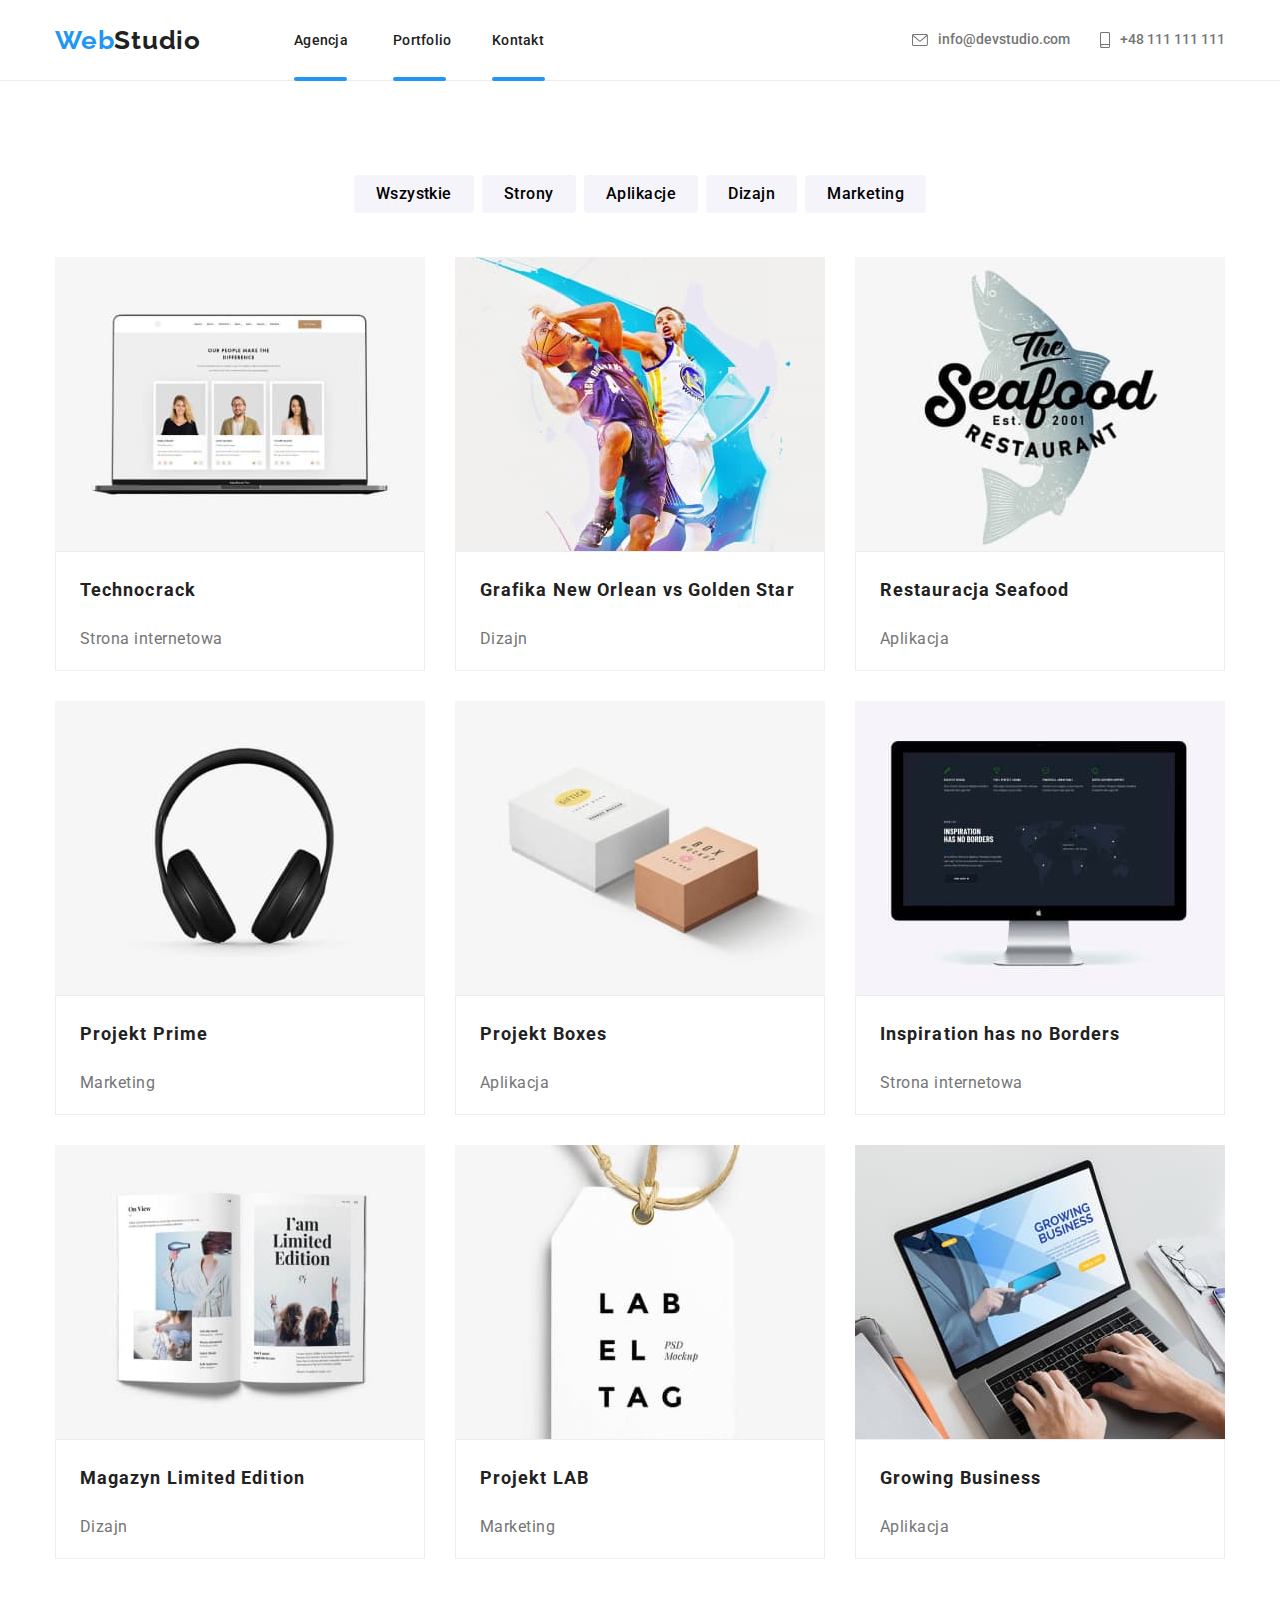
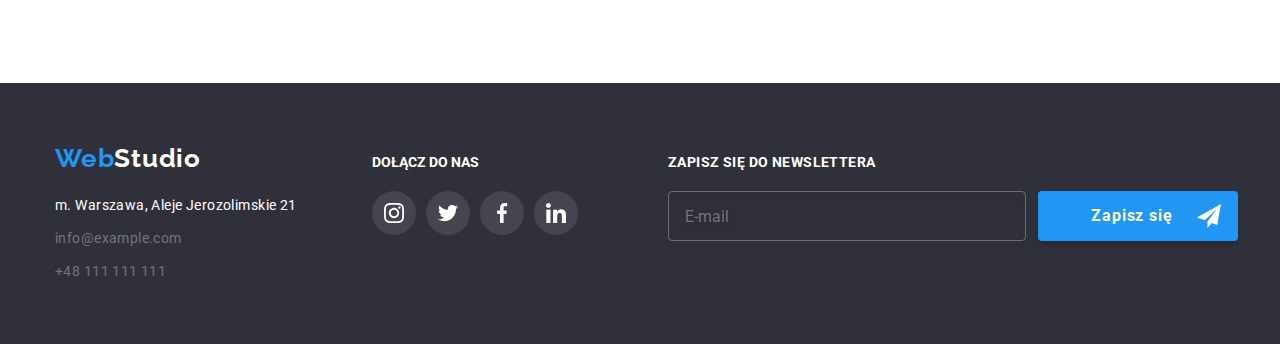
==== commit 08040ccd: "refaktoryzacja SASS 1" ====
--- a/portfolio.html
+++ b/portfolio.html
@@ -1,14 +1,13 @@
 <!DOCTYPE html>
 <html lang="pl">
-  
-<head>
+  <head>
     <meta charset="UTF-8" />
     <meta name="viewport" content="width=device-width, initial-scale=1.0" />
     <link
       rel="stylesheet"
       href="https://cdnjs.cloudflare.com/ajax/libs/modern-normalize/1.0.0/modern-normalize.min.css"
     />
-    <link rel="stylesheet" href="css/testowy.css" />
+    <link rel="stylesheet" href="css/main.min.css" />
     <link rel="preconnect" href="https://fonts.googleapis.com" />
     <link rel="preconnect" href="https://fonts.gstatic.com" crossorigin />
     <link
@@ -20,28 +19,32 @@
 
   <body>
     <header class="page-header">
-      <div class="container">
-        <nav class="nav">
-          <a href="./index.html" class="logo"> <span class="logo__text">Web</span>Studio</a>
-          <ul class="menu">
-            <li class="menu__item">
-              <a href="./index.html" class="menu__link">Agencja</a>
-            </li>
-            <li class="menu__item">
-              <a href="./portfolio.html" class="menu__link">Portfolio</a>
-            </li>
-            <li class="menu__item">
-              <a href="#" class="menu__link">Kontakt</a>
+      <div class="container page-header__container">
+        <a href="./index.html" class="logo logo__header">
+          <span class="logo__header--text">Web</span>Studio</a
+        >
+        <nav class="navigation">
+          <ul class="navigation__list">
+            <li class="navigation__item">
+              <a href="./index.html" class="navigation__link navigation__link--active">Agencja</a>
+            </li>
+            <li class="navigation__item">
+              <a href="./portfolio.html" class="navigation__link navigation__link--active"
+                >Portfolio</a
+              >
+            </li>
+            <li class="navigation__item">
+              <a href="#" class="navigation__link navigation__link--active">Kontakt</a>
             </li>
           </ul>
         </nav>
-        <a href="mailto:info@devstudio.com" class="contact link">
+        <a href="mailto:info@devstudio.com" class="contact contact--mail">
           <svg class="contact__icon" width="16" height="12">
             <use href="./images/icons.svg#envelope"></use>
           </svg>
           info@devstudio.com
         </a>
-        <a href="tel:+48111111111" class="contact link">
+        <a href="tel:+48111111111" class="contact contact--tel">
           <svg class="contact__icon" width="10" height="16">
             <use href="./images/icons.svg#smartphone"></use>
           </svg>
@@ -51,7 +54,7 @@
     </header>
 
     <main>
-      <section class="section">
+      <section class="section btn-section">
         <div class="container">
           <ul class="btn-list">
             <li class="btn-list__item">
@@ -73,7 +76,7 @@
         </div>
       </section>
 
-      <section class="section">
+      <section class="section grid-section">
         <div class="container">
           <ul class="grid">
             <li class="grid__item">
@@ -244,10 +247,12 @@
     </main>
 
     <footer class="page-footer">
-      <section class="section">
-        <div class="container">
+      <section class="section page-footer__section">
+        <div class="page-footer__container container">
           <div class="footer-address">
-            <a href="./index.html" class="logo">Web<span class="logo__footer">Studio</span></a>
+            <a href="./index.html" class="logo logo__footer"
+              >Web<span class="logo__footer--text">Studio</span></a
+            >
             <address class="address">
               <ul class="address__list">
                 <li class="address__item">
@@ -303,13 +308,13 @@
           </div>
           <div class="footer-newsletter">
             <h5 class="newsletter__heading">zapisz się do newslettera</h5>
-            <form class="newsletter" name="newsletter" autocomplete="off">
+            <form class="newsletter" name="newsletter" autocomplete="off" novalidate>
               <label class="newsletter__label">
                 <input
-                  class="newsletter__input"
                   type="email"
                   name="newsletter_email"
                   placeholder="E-mail"
+                  class="newsletter__input"
                 />
               </label>
               <button class="newsletter-btn button" type="submit">
--- a/css/main.min.css
+++ b/css/main.min.css
@@ -0,0 +1,4 @@
+*,*::before,*::after{box-sizing:border-box}body{margin:0 auto;max-width:1600px;font-family:var(--main-font);color:var(--main-color)}figure{margin:0;padding:0;margin-block-start:0;margin-block-end:0;margin-inline-start:0;margin-inline-end:0}img{display:block}h1,h2,h3,h4,h5,h6{margin:0}ul{margin:0;padding:0}p{padding:0}.container{width:1200px;padding:0 15px;margin:0 auto;align-items:center}.page-header .container{display:flex;align-items:center;justify-content:center}.section{padding:94px 0}.link{transition:color 250ms cubic-bezier(0.4, 0, 0.2, 1);text-decoration:none}.link:hover,.link:focus{color:var(--blue-color)}.page-header{display:flex;align-items:center;justify-content:center;border-bottom:1px solid var(--header-border);background:var(--white-color)}.page-header__container .page-header{padding-left:215px}.logo{font-family:var(--secondary-font);font-weight:700;font-size:26px;line-height:1.19;letter-spacing:0.03em;color:var(--main-color);transition:color 250ms cubic-bezier(0.4, 0, 0.2, 1)}.logo__header{margin-right:93px;text-decoration:none}.logo__header:hover,.logo__header:focus{color:var(--blue-color)}.logo__header--text{color:var(--blue-color)}.logo__footer{text-decoration:none;color:var(--blue-color)}.logo__footer--text{color:var(--white-color);transition:color 250ms cubic-bezier(0.4, 0, 0.2, 1)}.logo__footer--text:hover{color:var(--blue-color)}.navigation__list{display:flex;padding-top:32px;padding-bottom:32px;list-style:none}.navigation__item{width:53px;height:16px;font-weight:500;font-size:14px;line-height:1.14;letter-spacing:0.02em}.navigation__item:not(:last-child){margin-right:46px}.navigation__link{font-weight:500;font-size:14px;line-height:1.143;letter-spacing:0.02em;text-decoration:none;color:var(--main-color);transition:color 250ms cubic-bezier(0.4, 0, 0.2, 1)}.navigation__link:hover,.navigation__link:focus{color:var(--blue-color)}.navigation__link:after{content:"";margin-top:28px;display:block;background-color:var(--blue-color);width:100%;height:4px;border-radius:2px}.navigation__link--active:after{content:"";margin-top:28px;display:block;background-color:var(--blue-color);width:100%;height:4px;border-radius:2px}.contact{display:flex;align-items:center;color:var(--grey-color);transition:color 250ms cubic-bezier(0.4, 0, 0.2, 1)}.contact:hover,.contact:focus{color:var(--blue-color)}.contact__icon{margin-right:10px}.contact--mail{margin-left:auto;margin-right:30px}.contact{display:flex;font-weight:500;font-size:14px;line-height:1.14;text-decoration:none;color:var(--grey-color);fill:var(--grey-color)}.contact:hover{fill:var(--blue-color)}.contact-mail{margin-left:auto;align-items:center;margin-right:30px}.contact__icon{margin-right:10px}.button{display:flex;align-items:center;justify-content:center;text-align:center;box-shadow:0px 4px 4px rgba(0,0,0,0.15);border-style:none;border-radius:4px;font-weight:700;font-size:16px;line-height:1.87;letter-spacing:0.06em;cursor:pointer;color:var(--white-color);background:var(--blue-color)}.welcome{padding-top:200px;padding-bottom:200px;display:flex;flex-direction:column;background-image:linear-gradient(rgba(47,48,58,0.4), rgba(47,48,58,0.4)),url("../images/background.png");background-size:cover;background-repeat:no-repeat}.welcome__heading{width:696px;padding-bottom:30px;margin-left:252px;font-weight:900;font-size:44px;line-height:1.36;text-align:center;letter-spacing:0.06em;text-transform:uppercase;color:var(--white-color)}.welcome__btn{width:200px;height:50px;margin:0 auto}.lorem__list{display:inline-flex;list-style:none}.lorem__heading{font-weight:700;font-size:14px;line-height:1.17;letter-spacing:0.03em;text-transform:uppercase}.lorem__icon{width:270px;height:120px;margin-bottom:30px;display:flex;align-items:center;justify-content:center;background-color:var(--icon-background);border-radius:4px}.lorem__text{font-weight:400;font-size:14px;line-height:1.71;letter-spacing:0.03em;text-transform:none;color:var(--grey-color)}.about-us{padding-top:0px}.about-us__list{margin-left:-30px;margin-top:50px;justify-content:space-evenly;display:flex;list-style:none}.about-us__heading{margin-left:424px;font-size:36px;line-height:1.17;letter-spacing:0.03em}.about-us__item{display:inline-flex;flex-basis:calc(100%/3-30px)}.thumb{position:relative}.thumb__label{position:absolute;top:210px;width:100%;height:70px;padding-top:27px;font-weight:700;font-size:14px;text-align:center;text-transform:uppercase;color:var(--white-color);background:rgba(47,48,58,0.8)}.team-section{background:var(--hero-background)}.team__heading{margin-bottom:50px;font-size:36px;line-height:1.17;text-align:center;letter-spacing:0.03em}.team__list{margin-left:-30px;display:flex;justify-content:space-evenly;list-style:none}.team__item{flex-basis:calc(100%/4-30px)}.team__name{padding-top:30px;font-weight:500;font-size:16px;line-height:1.19;text-align:center;letter-spacing:0.03em}.team__text{font-weight:400;font-size:16px;line-height:1.19;text-align:center;letter-spacing:0.03em;color:var(--grey-color)}.team__card{height:428px;background-color:var(--white-color);box-shadow:0px 1px 3px rgba(0,0,0,0.12),0px 1px 1px rgba(0,0,0,0.14),0px 2px 1px rgba(0,0,0,0.2);border-radius:0px 0px 4px 4px}.social__link{width:44px;height:44px;display:inline-flex;align-items:center;justify-content:center;border-radius:50%;fill:var(--social-icon);background-color:transparent;transition-property:fill, background-color;transition-duration:250ms;transition-timing-function:0.4,0,0.2,1}.social__link:hover,.social__link:focus{fill:var(--white-color);background-color:var(--blue-color)}.social__link:not(:last-child){margin-right:10px}.social__icon{display:flex;align-items:center;justify-content:space-evenly}.clients__heading{margin-bottom:50px;font-size:36px;font-weight:700;line-height:1.17;text-align:center;letter-spacing:0.03em}.clients__list{margin-left:-30px;display:flex;justify-content:space-evenly;list-style:none}.clients__link{width:170px;height:92px;display:flex;align-items:center;justify-content:center;fill:var(--social-icon);transition-property:border-color, fill;transition-duration:250ms;transition-timing-function:cubic-bezier(0.4, 0, 0.2, 1);border:1px solid var(--clients-icon);border-radius:4px}.clients__link:hover,.clients__link:focus{border-color:var(--blue-color);fill:var(--blue-color)}.page-footer__section{padding-top:0;padding-bottom:60px;background-color:var(--footer-background)}.page-footer__container{display:flex;align-items:flex-start}.footer-newsletter{margin-top:72px;margin-left:90px}.footer-address{margin-top:60px;display:flex;flex-direction:column}.address{width:247px}.address__list{margin-top:20px;list-style:none}.address__item{margin-top:9px;font-size:14px;line-height:1.71;letter-spacing:0.03em}.address__link{font-style:normal;color:var(--grey-color)}.address__link--nav{font-style:normal;color:var(--white-color)}.footer-social__heading{margin-bottom:20px;font-size:14px;font-weight:700;line-height:1.14;text-transform:uppercase;color:var(--white-color)}.footer-social{margin-top:72px;margin-left:70px;display:flex;align-content:center;flex-direction:column;margin-bottom:20px}.footer-social__list{display:inline-flex;justify-content:space-evenly;list-style:none}.footer-social__item{display:flex;align-items:center;justify-content:center}.footer-social__item:not(:last-child){padding-right:10px}.footer-social__link{width:44px;height:44px;display:inline-flex;align-items:center;justify-content:center;text-decoration:none;fill:var(--white-color);transition:background-color 250ms cubic-bezier(0.4, 0, 0.2, 1);background-color:var(--footer-social-icons);border-radius:50%}.footer-social__link:hover,.footer-social__link:focus,.footer-social__link:active{fill:var(--white-color);background-color:var(--blue-color)}.newsletter{display:flex}.newsletter__heading{margin-bottom:20px;font-size:14px;font-weight:700;line-height:1.14;letter-spacing:0.03em;text-transform:uppercase;color:var(--white-color)}.newsletter__input{width:358px;height:50px;padding-left:16px;outline:none;border:1px solid rgba(255,255,255,0.3);box-sizing:border-box;filter:drop-shadow(0px 4px 4px rgba(0,0,0,0.15));border-radius:4px;color:rgba(255,255,255,0.6);background-color:transparent;transition:border-color 250ms cubic-bezier(0.4, 0, 0.2, 1)}.newsletter__input:focus{border-color:var(--blue-color)}.newsletter-btn{width:200px;height:50px;margin-left:12px;padding-left:42px}.newsletter-btn__icon{margin-left:24px}.backdrop{position:fixed;left:0;top:0;width:100%;height:100%;transition:opacity 250ms cubic-bezier(0.4, 0, 0.2, 1);background-color:rgba(0,0,0,0.1)}.modal{position:relative;left:50%;top:50%;width:528px;min-height:581px;transform:translate(-50%, -50%);background:var(--white-color);box-shadow:0px 1px 3px rgba(0,0,0,0.12),0px 1px 1px rgba(0,0,0,0.14),0px 2px 1px rgba(0,0,0,0.2);border-radius:4px}.modal__btn{position:absolute;top:8px;right:8px;width:30px;height:30px;display:flex;align-items:center;justify-content:center;fill:var(--black-color);background-color:var(--white-color);border:1px solid rgba(0,0,0,0.1);border-radius:50%;cursor:pointer}.modal__heading{padding-top:40px;margin-bottom:30px;font-size:20px;font-weight:700;line-height:1.172;letter-spacing:0.03em;text-align:center}.modal__form{display:flex;flex-direction:column}.modal__wrapper{position:relative}.modal__icon{position:absolute;top:0;left:0;margin-left:15px;transform:translateY(10%);transition:fill 250ms cubic-bezier(0.4, 0, 0.2, 1)}.modal__label{padding-left:40px;padding-right:40px;font-size:12px;line-height:1.167;letter-spacing:0.01em;color:var(--grey-color)}.modal__label:not(:first-child){margin-top:10px}.modal__input{width:100%;height:40px;margin-top:4px;border:1px solid rgba(33,33,33,0.2);box-shadow:0px 1px 3px rgba(0,0,0,0.12),0px 1px 1px rgba(0,0,0,0.14),0px 2px 1px rgba(0,0,0,0.2);border-radius:4px;transition:border-color 250ms cubic-bezier(0.4, 0, 0.2, 1)}.modal__input:focus{border-color:var(--blue-color);outline:none}.modal__input:focus+.modal__icon{fill:var(--blue-color)}.modal__text{width:100%;height:120px;margin-top:4px;padding:12px 16px;outline:none;resize:none;border:1px solid rgba(33,33,33,0.2);box-shadow:0px 1px 3px rgba(0,0,0,0.12),0px 1px 1px rgba(0,0,0,0.14),0px 2px 1px rgba(0,0,0,0.2);box-sizing:border-box;border-radius:4px;transition:border-color 250ms cubic-bezier(0.4, 0, 0.2, 1)}.modal__text:focus{border-color:var(--blue-color)}.modal__text::placeholder{font-size:12px;line-height:1.167;letter-spacing:0.01 em;color:rgba(117,117,117,0.5)}.policy__text{margin-top:20px;margin-left:54px;font-size:14px;line-height:1.714;letter-spacing:0.03em;color:var(--grey-color)}.policy__text::before{content:"";display:inline-flex;width:16px;height:16px;background-repeat:no-repeat;background-size:16px;background-image:url("data:image/svg+xml;charset=utf8,%3Csvg width='13' height='10' viewBox='0 0 13 10' fill='none' xmlns='http://www.w3.org/2000/svg'%3E%3Cpath d='M1.95703 4.75166L1.88825 4.68604L1.81923 4.75141L0.93123 5.59258L0.854858 5.66492L0.930974 5.73753L4.42671 9.07236L4.49574 9.1382L4.56476 9.07236L12.069 1.91352L12.1449 1.84116L12.069 1.76881L11.1873 0.927644L11.1183 0.861826L11.0493 0.927611L4.49577 7.17353L1.95703 4.75166Z' fill='white' stroke='white' stroke-width='0.2'/%3E%3C/svg%3E");border:2px solid var(--black-color);border-radius:2px;opacity:0.85;transition:opacity 250ms cubic-bezier(0.4, 0, 0.2, 1)}.policy__input:checked+.policy__text::before{background-image:url("data:image/svg+xml;charset=utf8,%3Csvg width='13' height='10' viewBox='0 0 13 10' fill='none' xmlns='http://www.w3.org/2000/svg'%3E%3Cpath d='M1.95703 4.75166L1.88825 4.68604L1.81923 4.75141L0.93123 5.59258L0.854858 5.66492L0.930974 5.73753L4.42671 9.07236L4.49574 9.1382L4.56476 9.07236L12.069 1.91352L12.1449 1.84116L12.069 1.76881L11.1873 0.927644L11.1183 0.861826L11.0493 0.927611L4.49577 7.17353L1.95703 4.75166Z' fill='white' stroke='white' stroke-width='0.2'/%3E%3C/svg%3E");background-color:var(--blue-color);border:none;opacity:1}.policy__link{text-decoration:underline;color:var(--blue-color)}.policy__btn{width:200px;height:50px;margin-top:30px;margin-left:164px;margin-bottom:40px}.btn-section{margin-bottom:-50px}.btn-list{display:flex;justify-content:center;list-style:none}.btn-list__item:not(:last-child){padding-right:8px}.btn__button{padding:6px 22px;font-weight:500;font-size:16px;line-height:1.63;text-align:center;letter-spacing:0.03em;border-radius:4px;border:transparent;cursor:pointer;transition:all 250ms cubic-bezier(0.4, 0, 0.2, 1);background:var(--button-list-item-color)}.btn__button:hover,.btn__button:focus{color:var(--white-color);background-color:var(--blue-color);box-shadow:0px 3px 1px rgba(0,0,0,0.1),0px 1px 2px rgba(0,0,0,0.08),0px 2px 2px rgba(0,0,0,0.12)}.grid-section{padding-top:0}.grid{display:flex;justify-content:space-between;flex-wrap:wrap;list-style:none}.grid__item{padding-bottom:30px}.card{width:370px;min-height:404px;background:var(--white-color);transition:box-shadow 250ms cubic-bezier(0.4, 0, 0.2, 1)}.card:hover{cursor:pointer;box-shadow:0px 1px 1px rgba(0,0,0,0.12),0px 4px 4px rgba(0,0,0,0.06),1px 4px 6px rgba(0,0,0,0.16)}.card__title{box-sizing:border-box;padding-left:24px;padding-top:20px;font-weight:700;font-size:18px;line-height:2;letter-spacing:0.06em;background:var(--white-color);border:1px solid var(--picture-list-border)}.card__description{font-weight:400;font-size:16px;line-height:1.88;letter-spacing:0.03em;color:var(--grey-color)}.box{position:relative;overflow:hidden}.box:hover{box-shadow:0px 1px 1px rgba(0,0,0,0.12),0px 4px 4px rgba(0,0,0,0.06),1px 4px 6px rgba(0,0,0,0.16)}.box:hover .overlay{transform:translateY(0)}.overlay{position:absolute;left:0;top:0;width:100%;height:100%;transform:translateY(100%);transition:transform 250ms cubic-bezier(0.4, 0, 0.2, 1);background:rgba(33,150,243,0.9)}.overlay__text{padding:49px 45px 49px 24px;margin:0;font-size:18px;line-height:1.56;letter-spacing:0.03em;color:var(--white-color)}:root{--main-font: 'Roboto',
+        sans-serif;--secondary-font: 'Raleway',
+        sans-serif;--main-color: #212121;--blue-color: #2196f3;--grey-color: #757575;--white-color: #ffffff;--black-color: #000000;--header-border: #ececec;--title-bg-overlay: #2f303a;--hero-background: #f5f4fa;--button-list-item-color: #f5f4fa;--icon-background: #f5f4fa;--picture-list-border: #eeeeee;--social-icon: #AFB1B8;--clients-icon: #AFB1B8;--footer-background: #2f303a;--footer-social-icons: rgba(255, 255, 255, 0.1)}.visually-hidden{-moz-appearance:none;-webkit-appearance:none;appearance:none}.is-hidden{opacity:0;pointer-events:none}
+/*# sourceMappingURL=main.min.css.map */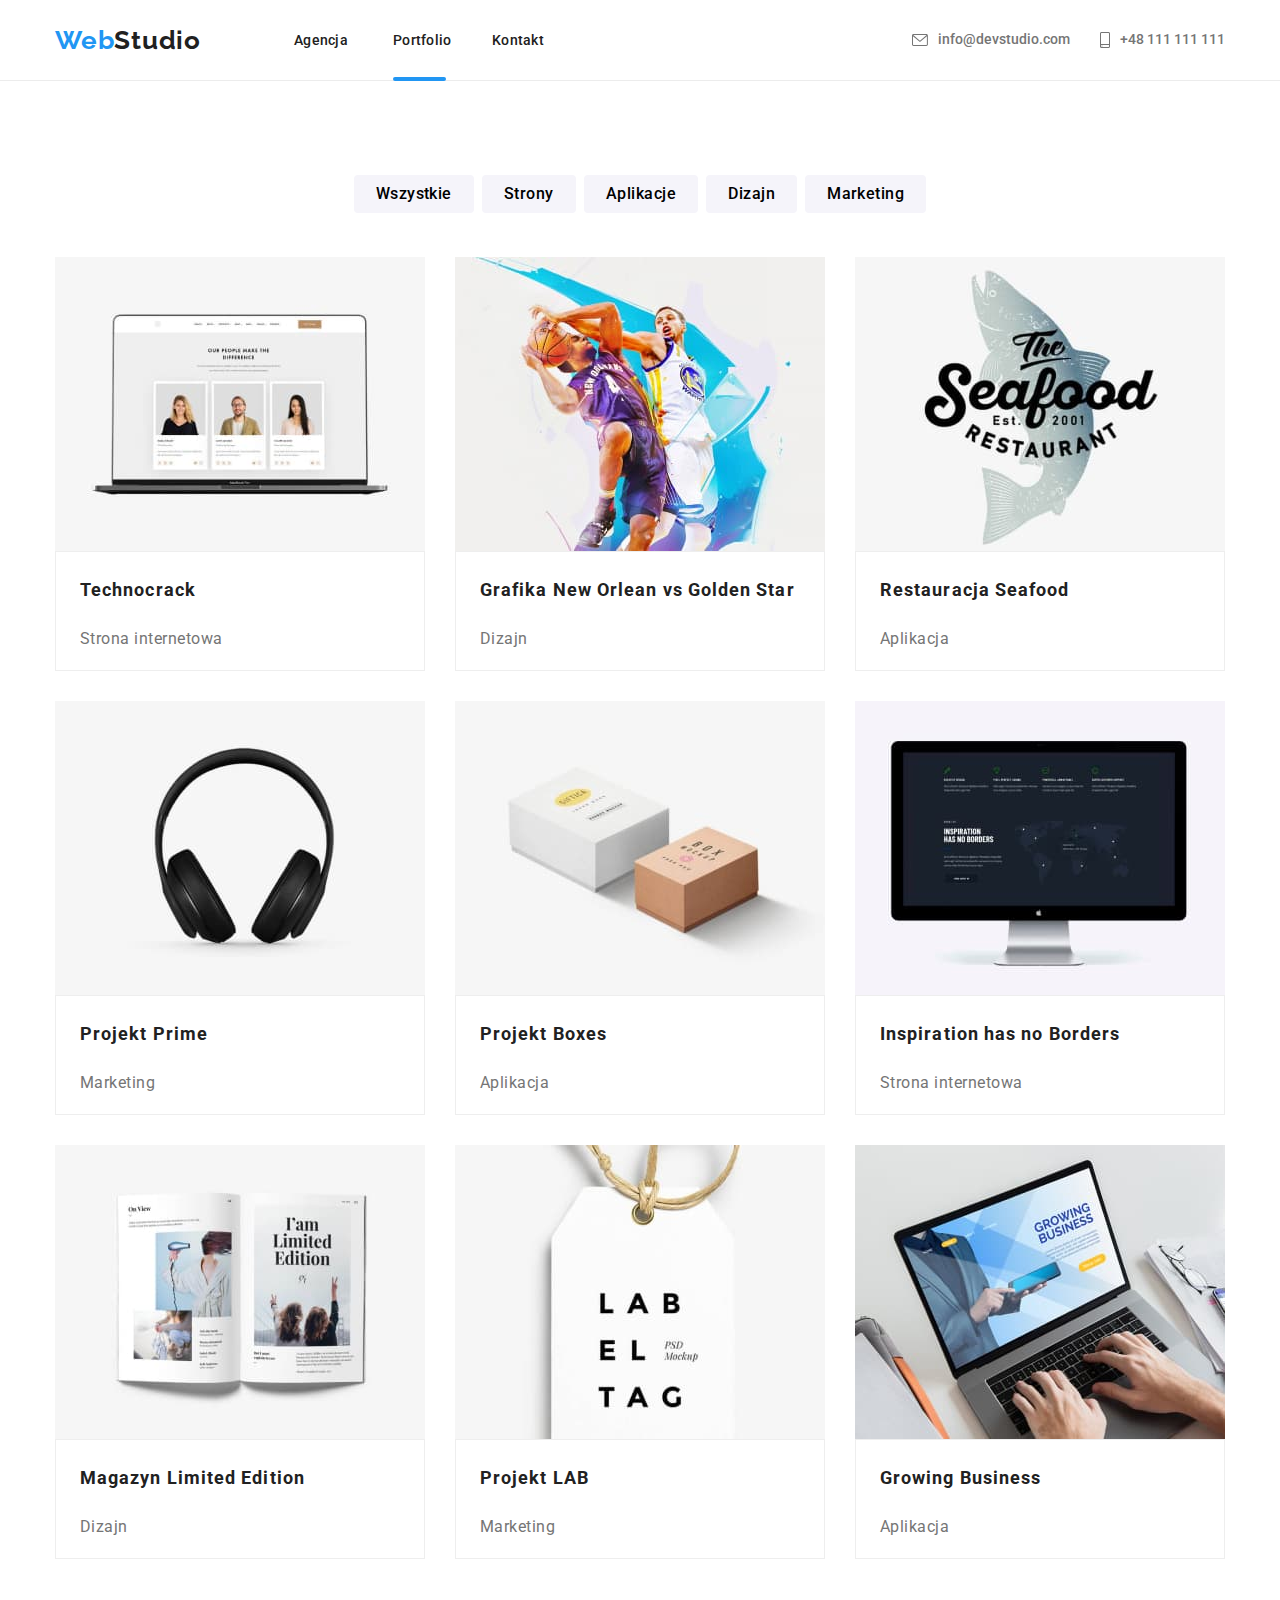
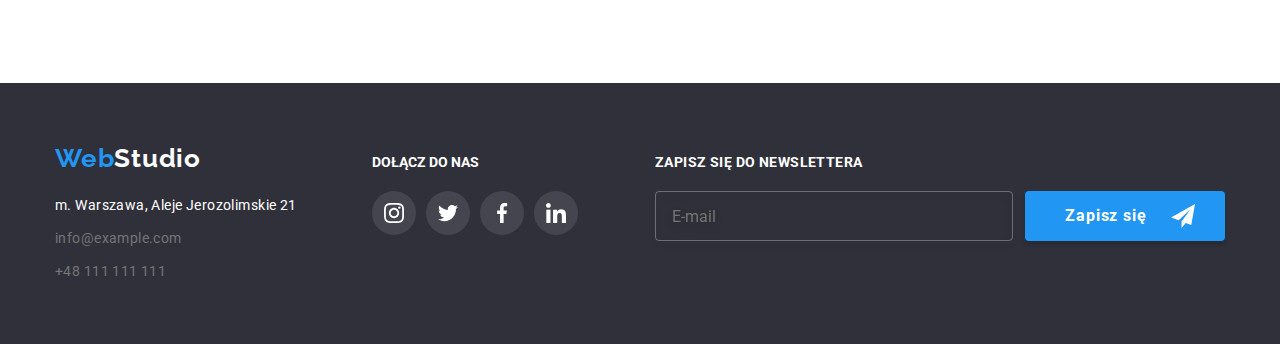
==== commit 2122e594: "zmiany w SASS" ====
--- a/portfolio.html
+++ b/portfolio.html
@@ -26,7 +26,7 @@
         <nav class="navigation">
           <ul class="navigation__list">
             <li class="navigation__item">
-              <a href="./index.html" class="navigation__link navigation__link--active">Agencja</a>
+              <a href="./index.html" class="navigation__link">Agencja</a>
             </li>
             <li class="navigation__item">
               <a href="./portfolio.html" class="navigation__link navigation__link--active"
@@ -34,7 +34,7 @@
               >
             </li>
             <li class="navigation__item">
-              <a href="#" class="navigation__link navigation__link--active">Kontakt</a>
+              <a href="#" class="navigation__link">Kontakt</a>
             </li>
           </ul>
         </nav>
--- a/css/main.min.css
+++ b/css/main.min.css
@@ -1,4 +1,4 @@
-*,*::before,*::after{box-sizing:border-box}body{margin:0 auto;max-width:1600px;font-family:var(--main-font);color:var(--main-color)}figure{margin:0;padding:0;margin-block-start:0;margin-block-end:0;margin-inline-start:0;margin-inline-end:0}img{display:block}h1,h2,h3,h4,h5,h6{margin:0}ul{margin:0;padding:0}p{padding:0}.container{width:1200px;padding:0 15px;margin:0 auto;align-items:center}.page-header .container{display:flex;align-items:center;justify-content:center}.section{padding:94px 0}.link{transition:color 250ms cubic-bezier(0.4, 0, 0.2, 1);text-decoration:none}.link:hover,.link:focus{color:var(--blue-color)}.page-header{display:flex;align-items:center;justify-content:center;border-bottom:1px solid var(--header-border);background:var(--white-color)}.page-header__container .page-header{padding-left:215px}.logo{font-family:var(--secondary-font);font-weight:700;font-size:26px;line-height:1.19;letter-spacing:0.03em;color:var(--main-color);transition:color 250ms cubic-bezier(0.4, 0, 0.2, 1)}.logo__header{margin-right:93px;text-decoration:none}.logo__header:hover,.logo__header:focus{color:var(--blue-color)}.logo__header--text{color:var(--blue-color)}.logo__footer{text-decoration:none;color:var(--blue-color)}.logo__footer--text{color:var(--white-color);transition:color 250ms cubic-bezier(0.4, 0, 0.2, 1)}.logo__footer--text:hover{color:var(--blue-color)}.navigation__list{display:flex;padding-top:32px;padding-bottom:32px;list-style:none}.navigation__item{width:53px;height:16px;font-weight:500;font-size:14px;line-height:1.14;letter-spacing:0.02em}.navigation__item:not(:last-child){margin-right:46px}.navigation__link{font-weight:500;font-size:14px;line-height:1.143;letter-spacing:0.02em;text-decoration:none;color:var(--main-color);transition:color 250ms cubic-bezier(0.4, 0, 0.2, 1)}.navigation__link:hover,.navigation__link:focus{color:var(--blue-color)}.navigation__link:after{content:"";margin-top:28px;display:block;background-color:var(--blue-color);width:100%;height:4px;border-radius:2px}.navigation__link--active:after{content:"";margin-top:28px;display:block;background-color:var(--blue-color);width:100%;height:4px;border-radius:2px}.contact{display:flex;align-items:center;color:var(--grey-color);transition:color 250ms cubic-bezier(0.4, 0, 0.2, 1)}.contact:hover,.contact:focus{color:var(--blue-color)}.contact__icon{margin-right:10px}.contact--mail{margin-left:auto;margin-right:30px}.contact{display:flex;font-weight:500;font-size:14px;line-height:1.14;text-decoration:none;color:var(--grey-color);fill:var(--grey-color)}.contact:hover{fill:var(--blue-color)}.contact-mail{margin-left:auto;align-items:center;margin-right:30px}.contact__icon{margin-right:10px}.button{display:flex;align-items:center;justify-content:center;text-align:center;box-shadow:0px 4px 4px rgba(0,0,0,0.15);border-style:none;border-radius:4px;font-weight:700;font-size:16px;line-height:1.87;letter-spacing:0.06em;cursor:pointer;color:var(--white-color);background:var(--blue-color)}.welcome{padding-top:200px;padding-bottom:200px;display:flex;flex-direction:column;background-image:linear-gradient(rgba(47,48,58,0.4), rgba(47,48,58,0.4)),url("../images/background.png");background-size:cover;background-repeat:no-repeat}.welcome__heading{width:696px;padding-bottom:30px;margin-left:252px;font-weight:900;font-size:44px;line-height:1.36;text-align:center;letter-spacing:0.06em;text-transform:uppercase;color:var(--white-color)}.welcome__btn{width:200px;height:50px;margin:0 auto}.lorem__list{display:inline-flex;list-style:none}.lorem__heading{font-weight:700;font-size:14px;line-height:1.17;letter-spacing:0.03em;text-transform:uppercase}.lorem__icon{width:270px;height:120px;margin-bottom:30px;display:flex;align-items:center;justify-content:center;background-color:var(--icon-background);border-radius:4px}.lorem__text{font-weight:400;font-size:14px;line-height:1.71;letter-spacing:0.03em;text-transform:none;color:var(--grey-color)}.about-us{padding-top:0px}.about-us__list{margin-left:-30px;margin-top:50px;justify-content:space-evenly;display:flex;list-style:none}.about-us__heading{margin-left:424px;font-size:36px;line-height:1.17;letter-spacing:0.03em}.about-us__item{display:inline-flex;flex-basis:calc(100%/3-30px)}.thumb{position:relative}.thumb__label{position:absolute;top:210px;width:100%;height:70px;padding-top:27px;font-weight:700;font-size:14px;text-align:center;text-transform:uppercase;color:var(--white-color);background:rgba(47,48,58,0.8)}.team-section{background:var(--hero-background)}.team__heading{margin-bottom:50px;font-size:36px;line-height:1.17;text-align:center;letter-spacing:0.03em}.team__list{margin-left:-30px;display:flex;justify-content:space-evenly;list-style:none}.team__item{flex-basis:calc(100%/4-30px)}.team__name{padding-top:30px;font-weight:500;font-size:16px;line-height:1.19;text-align:center;letter-spacing:0.03em}.team__text{font-weight:400;font-size:16px;line-height:1.19;text-align:center;letter-spacing:0.03em;color:var(--grey-color)}.team__card{height:428px;background-color:var(--white-color);box-shadow:0px 1px 3px rgba(0,0,0,0.12),0px 1px 1px rgba(0,0,0,0.14),0px 2px 1px rgba(0,0,0,0.2);border-radius:0px 0px 4px 4px}.social__link{width:44px;height:44px;display:inline-flex;align-items:center;justify-content:center;border-radius:50%;fill:var(--social-icon);background-color:transparent;transition-property:fill, background-color;transition-duration:250ms;transition-timing-function:0.4,0,0.2,1}.social__link:hover,.social__link:focus{fill:var(--white-color);background-color:var(--blue-color)}.social__link:not(:last-child){margin-right:10px}.social__icon{display:flex;align-items:center;justify-content:space-evenly}.clients__heading{margin-bottom:50px;font-size:36px;font-weight:700;line-height:1.17;text-align:center;letter-spacing:0.03em}.clients__list{margin-left:-30px;display:flex;justify-content:space-evenly;list-style:none}.clients__link{width:170px;height:92px;display:flex;align-items:center;justify-content:center;fill:var(--social-icon);transition-property:border-color, fill;transition-duration:250ms;transition-timing-function:cubic-bezier(0.4, 0, 0.2, 1);border:1px solid var(--clients-icon);border-radius:4px}.clients__link:hover,.clients__link:focus{border-color:var(--blue-color);fill:var(--blue-color)}.page-footer__section{padding-top:0;padding-bottom:60px;background-color:var(--footer-background)}.page-footer__container{display:flex;align-items:flex-start}.footer-newsletter{margin-top:72px;margin-left:90px}.footer-address{margin-top:60px;display:flex;flex-direction:column}.address{width:247px}.address__list{margin-top:20px;list-style:none}.address__item{margin-top:9px;font-size:14px;line-height:1.71;letter-spacing:0.03em}.address__link{font-style:normal;color:var(--grey-color)}.address__link--nav{font-style:normal;color:var(--white-color)}.footer-social__heading{margin-bottom:20px;font-size:14px;font-weight:700;line-height:1.14;text-transform:uppercase;color:var(--white-color)}.footer-social{margin-top:72px;margin-left:70px;display:flex;align-content:center;flex-direction:column;margin-bottom:20px}.footer-social__list{display:inline-flex;justify-content:space-evenly;list-style:none}.footer-social__item{display:flex;align-items:center;justify-content:center}.footer-social__item:not(:last-child){padding-right:10px}.footer-social__link{width:44px;height:44px;display:inline-flex;align-items:center;justify-content:center;text-decoration:none;fill:var(--white-color);transition:background-color 250ms cubic-bezier(0.4, 0, 0.2, 1);background-color:var(--footer-social-icons);border-radius:50%}.footer-social__link:hover,.footer-social__link:focus,.footer-social__link:active{fill:var(--white-color);background-color:var(--blue-color)}.newsletter{display:flex}.newsletter__heading{margin-bottom:20px;font-size:14px;font-weight:700;line-height:1.14;letter-spacing:0.03em;text-transform:uppercase;color:var(--white-color)}.newsletter__input{width:358px;height:50px;padding-left:16px;outline:none;border:1px solid rgba(255,255,255,0.3);box-sizing:border-box;filter:drop-shadow(0px 4px 4px rgba(0,0,0,0.15));border-radius:4px;color:rgba(255,255,255,0.6);background-color:transparent;transition:border-color 250ms cubic-bezier(0.4, 0, 0.2, 1)}.newsletter__input:focus{border-color:var(--blue-color)}.newsletter-btn{width:200px;height:50px;margin-left:12px;padding-left:42px}.newsletter-btn__icon{margin-left:24px}.backdrop{position:fixed;left:0;top:0;width:100%;height:100%;transition:opacity 250ms cubic-bezier(0.4, 0, 0.2, 1);background-color:rgba(0,0,0,0.1)}.modal{position:relative;left:50%;top:50%;width:528px;min-height:581px;transform:translate(-50%, -50%);background:var(--white-color);box-shadow:0px 1px 3px rgba(0,0,0,0.12),0px 1px 1px rgba(0,0,0,0.14),0px 2px 1px rgba(0,0,0,0.2);border-radius:4px}.modal__btn{position:absolute;top:8px;right:8px;width:30px;height:30px;display:flex;align-items:center;justify-content:center;fill:var(--black-color);background-color:var(--white-color);border:1px solid rgba(0,0,0,0.1);border-radius:50%;cursor:pointer}.modal__heading{padding-top:40px;margin-bottom:30px;font-size:20px;font-weight:700;line-height:1.172;letter-spacing:0.03em;text-align:center}.modal__form{display:flex;flex-direction:column}.modal__wrapper{position:relative}.modal__icon{position:absolute;top:0;left:0;margin-left:15px;transform:translateY(10%);transition:fill 250ms cubic-bezier(0.4, 0, 0.2, 1)}.modal__label{padding-left:40px;padding-right:40px;font-size:12px;line-height:1.167;letter-spacing:0.01em;color:var(--grey-color)}.modal__label:not(:first-child){margin-top:10px}.modal__input{width:100%;height:40px;margin-top:4px;border:1px solid rgba(33,33,33,0.2);box-shadow:0px 1px 3px rgba(0,0,0,0.12),0px 1px 1px rgba(0,0,0,0.14),0px 2px 1px rgba(0,0,0,0.2);border-radius:4px;transition:border-color 250ms cubic-bezier(0.4, 0, 0.2, 1)}.modal__input:focus{border-color:var(--blue-color);outline:none}.modal__input:focus+.modal__icon{fill:var(--blue-color)}.modal__text{width:100%;height:120px;margin-top:4px;padding:12px 16px;outline:none;resize:none;border:1px solid rgba(33,33,33,0.2);box-shadow:0px 1px 3px rgba(0,0,0,0.12),0px 1px 1px rgba(0,0,0,0.14),0px 2px 1px rgba(0,0,0,0.2);box-sizing:border-box;border-radius:4px;transition:border-color 250ms cubic-bezier(0.4, 0, 0.2, 1)}.modal__text:focus{border-color:var(--blue-color)}.modal__text::placeholder{font-size:12px;line-height:1.167;letter-spacing:0.01 em;color:rgba(117,117,117,0.5)}.policy__text{margin-top:20px;margin-left:54px;font-size:14px;line-height:1.714;letter-spacing:0.03em;color:var(--grey-color)}.policy__text::before{content:"";display:inline-flex;width:16px;height:16px;background-repeat:no-repeat;background-size:16px;background-image:url("data:image/svg+xml;charset=utf8,%3Csvg width='13' height='10' viewBox='0 0 13 10' fill='none' xmlns='http://www.w3.org/2000/svg'%3E%3Cpath d='M1.95703 4.75166L1.88825 4.68604L1.81923 4.75141L0.93123 5.59258L0.854858 5.66492L0.930974 5.73753L4.42671 9.07236L4.49574 9.1382L4.56476 9.07236L12.069 1.91352L12.1449 1.84116L12.069 1.76881L11.1873 0.927644L11.1183 0.861826L11.0493 0.927611L4.49577 7.17353L1.95703 4.75166Z' fill='white' stroke='white' stroke-width='0.2'/%3E%3C/svg%3E");border:2px solid var(--black-color);border-radius:2px;opacity:0.85;transition:opacity 250ms cubic-bezier(0.4, 0, 0.2, 1)}.policy__input:checked+.policy__text::before{background-image:url("data:image/svg+xml;charset=utf8,%3Csvg width='13' height='10' viewBox='0 0 13 10' fill='none' xmlns='http://www.w3.org/2000/svg'%3E%3Cpath d='M1.95703 4.75166L1.88825 4.68604L1.81923 4.75141L0.93123 5.59258L0.854858 5.66492L0.930974 5.73753L4.42671 9.07236L4.49574 9.1382L4.56476 9.07236L12.069 1.91352L12.1449 1.84116L12.069 1.76881L11.1873 0.927644L11.1183 0.861826L11.0493 0.927611L4.49577 7.17353L1.95703 4.75166Z' fill='white' stroke='white' stroke-width='0.2'/%3E%3C/svg%3E");background-color:var(--blue-color);border:none;opacity:1}.policy__link{text-decoration:underline;color:var(--blue-color)}.policy__btn{width:200px;height:50px;margin-top:30px;margin-left:164px;margin-bottom:40px}.btn-section{margin-bottom:-50px}.btn-list{display:flex;justify-content:center;list-style:none}.btn-list__item:not(:last-child){padding-right:8px}.btn__button{padding:6px 22px;font-weight:500;font-size:16px;line-height:1.63;text-align:center;letter-spacing:0.03em;border-radius:4px;border:transparent;cursor:pointer;transition:all 250ms cubic-bezier(0.4, 0, 0.2, 1);background:var(--button-list-item-color)}.btn__button:hover,.btn__button:focus{color:var(--white-color);background-color:var(--blue-color);box-shadow:0px 3px 1px rgba(0,0,0,0.1),0px 1px 2px rgba(0,0,0,0.08),0px 2px 2px rgba(0,0,0,0.12)}.grid-section{padding-top:0}.grid{display:flex;justify-content:space-between;flex-wrap:wrap;list-style:none}.grid__item{padding-bottom:30px}.card{width:370px;min-height:404px;background:var(--white-color);transition:box-shadow 250ms cubic-bezier(0.4, 0, 0.2, 1)}.card:hover{cursor:pointer;box-shadow:0px 1px 1px rgba(0,0,0,0.12),0px 4px 4px rgba(0,0,0,0.06),1px 4px 6px rgba(0,0,0,0.16)}.card__title{box-sizing:border-box;padding-left:24px;padding-top:20px;font-weight:700;font-size:18px;line-height:2;letter-spacing:0.06em;background:var(--white-color);border:1px solid var(--picture-list-border)}.card__description{font-weight:400;font-size:16px;line-height:1.88;letter-spacing:0.03em;color:var(--grey-color)}.box{position:relative;overflow:hidden}.box:hover{box-shadow:0px 1px 1px rgba(0,0,0,0.12),0px 4px 4px rgba(0,0,0,0.06),1px 4px 6px rgba(0,0,0,0.16)}.box:hover .overlay{transform:translateY(0)}.overlay{position:absolute;left:0;top:0;width:100%;height:100%;transform:translateY(100%);transition:transform 250ms cubic-bezier(0.4, 0, 0.2, 1);background:rgba(33,150,243,0.9)}.overlay__text{padding:49px 45px 49px 24px;margin:0;font-size:18px;line-height:1.56;letter-spacing:0.03em;color:var(--white-color)}:root{--main-font: 'Roboto',
+*,*::before,*::after{box-sizing:border-box}body{margin:0 auto;max-width:1600px;font-family:var(--main-font);color:var(--main-color)}figure{margin:0;padding:0;margin-block-start:0;margin-block-end:0;margin-inline-start:0;margin-inline-end:0}img{display:block}h1,h2,h3,h4,h5,h6{margin:0}ul{margin:0;padding:0}p{padding:0}.container{width:1200px;padding:0 15px;margin:0 auto;align-items:center}.page-header .container{display:flex;align-items:center;justify-content:center}.section{padding:94px 0}.link{transition:color 250ms cubic-bezier(0.4, 0, 0.2, 1);text-decoration:none}.link:hover,.link:focus{color:var(--blue-color)}.page-header{display:flex;align-items:center;justify-content:center;border-bottom:1px solid var(--header-border);background:var(--white-color)}.page-header__container .page-header{padding-left:215px}.logo{font-family:var(--secondary-font);font-weight:700;font-size:26px;line-height:1.19;letter-spacing:0.03em;color:var(--main-color);transition:color 250ms cubic-bezier(0.4, 0, 0.2, 1)}.logo__header{margin-right:93px;text-decoration:none}.logo__header:hover,.logo__header:focus{color:var(--blue-color)}.logo__header--text{color:var(--blue-color)}.logo__footer{text-decoration:none;color:var(--blue-color)}.logo__footer--text{color:var(--white-color);transition:color 250ms cubic-bezier(0.4, 0, 0.2, 1)}.logo__footer--text:hover{color:var(--blue-color)}.navigation__list{display:flex;padding-top:32px;padding-bottom:32px;list-style:none}.navigation__item{width:53px;height:16px;font-weight:500;font-size:14px;line-height:1.14;letter-spacing:0.02em}.navigation__item:not(:last-child){margin-right:46px}.navigation__link{font-weight:500;font-size:14px;line-height:1.143;letter-spacing:0.02em;text-decoration:none;color:var(--main-color);transition:color 250ms cubic-bezier(0.4, 0, 0.2, 1)}.navigation__link:hover,.navigation__link:focus{color:var(--blue-color)}.navigation__link--active:after{content:"";margin-top:28px;display:block;background-color:var(--blue-color);width:100%;height:4px;border-radius:2px;z-index:2}.contact{display:flex;align-items:center;color:var(--grey-color);transition:color 250ms cubic-bezier(0.4, 0, 0.2, 1)}.contact:hover,.contact:focus{color:var(--blue-color)}.contact__icon{margin-right:10px}.contact--mail{margin-left:auto;margin-right:30px}.contact{display:flex;font-weight:500;font-size:14px;line-height:1.14;text-decoration:none;color:var(--grey-color);fill:var(--grey-color)}.contact:hover{fill:var(--blue-color)}.contact-mail{margin-left:auto;align-items:center;margin-right:30px}.contact__icon{margin-right:10px}.button{display:flex;align-items:center;justify-content:center;text-align:center;box-shadow:0px 4px 4px rgba(0,0,0,0.15);border-style:none;border-radius:4px;font-weight:700;font-size:16px;line-height:1.87;letter-spacing:0.06em;cursor:pointer;color:var(--white-color);background:var(--blue-color)}.welcome{padding-top:200px;padding-bottom:200px;display:flex;flex-direction:column;background-image:linear-gradient(rgba(47,48,58,0.4), rgba(47,48,58,0.4)),url("../images/background.png");background-size:cover;background-repeat:no-repeat}.welcome__heading{width:696px;padding-bottom:30px;margin-left:252px;font-weight:900;font-size:44px;line-height:1.36;text-align:center;letter-spacing:0.06em;text-transform:uppercase;color:var(--white-color)}.welcome__btn{width:200px;height:50px;margin:0 auto}.lorem__list{display:flex;list-style:none}.lorem__item:not(:last-child){margin-right:30px}.lorem__heading{font-weight:700;font-size:14px;line-height:1.17;letter-spacing:0.03em;text-transform:uppercase}.lorem__icon{width:270px;height:120px;margin-bottom:30px;display:flex;align-items:center;justify-content:center;background-color:var(--icon-background);border-radius:4px}.lorem__text{font-weight:400;font-size:14px;line-height:1.71;letter-spacing:0.03em;text-transform:none;color:var(--grey-color)}.about-us{padding-top:0px}.about-us__list{margin-top:50px;display:flex;justify-content:space-between;list-style:none}.about-us__heading{margin-left:424px;font-size:36px;line-height:1.17;letter-spacing:0.03em}.about-us__item{display:inline-flex}.thumb{position:relative}.thumb__label{position:absolute;top:210px;width:100%;height:70px;padding-top:27px;font-weight:700;font-size:14px;text-align:center;text-transform:uppercase;color:var(--white-color);background:rgba(47,48,58,0.8)}.team-section{background:var(--hero-background)}.team__heading{margin-bottom:50px;font-size:36px;line-height:1.17;text-align:center;letter-spacing:0.03em}.team__list{display:flex;justify-content:space-between;list-style:none}.team__name{padding-top:30px;font-weight:500;font-size:16px;line-height:1.19;text-align:center;letter-spacing:0.03em}.team__text{font-weight:400;font-size:16px;line-height:1.19;text-align:center;letter-spacing:0.03em;color:var(--grey-color)}.team__card{height:428px;background-color:var(--white-color);box-shadow:0px 1px 3px rgba(0,0,0,0.12),0px 1px 1px rgba(0,0,0,0.14),0px 2px 1px rgba(0,0,0,0.2);border-radius:0px 0px 4px 4px}.social__link{width:44px;height:44px;display:inline-flex;align-items:center;justify-content:center;border-radius:50%;fill:var(--social-icon);background-color:transparent;transition-property:fill, background-color;transition-duration:250ms;transition-timing-function:0.4,0,0.2,1}.social__link:hover,.social__link:focus{fill:var(--white-color);background-color:var(--blue-color)}.social__link:not(:last-child){margin-right:10px}.social__icon{display:flex;align-items:center;justify-content:space-evenly}.clients__heading{margin-bottom:50px;font-size:36px;font-weight:700;line-height:1.17;text-align:center;letter-spacing:0.03em}.clients__list{display:flex;justify-content:space-between;list-style:none}.clients__link{width:170px;height:92px;display:flex;align-items:center;justify-content:center;fill:var(--social-icon);transition-property:border-color, fill;transition-duration:250ms;transition-timing-function:cubic-bezier(0.4, 0, 0.2, 1);border:1px solid var(--clients-icon);border-radius:4px}.clients__link:hover,.clients__link:focus{border-color:var(--blue-color);fill:var(--blue-color)}.page-footer__section{padding-top:0;padding-bottom:60px;background-color:var(--footer-background)}.page-footer__container{display:flex;align-items:flex-start}.footer-newsletter{margin-top:72px;margin-left:77px}.footer-address{margin-top:60px;display:flex;flex-direction:column}.address{width:247px}.address__list{margin-top:20px;list-style:none}.address__item{margin-top:9px;font-size:14px;line-height:1.71;letter-spacing:0.03em}.address__link{font-style:normal;color:var(--grey-color)}.address__link--nav{font-style:normal;color:var(--white-color)}.footer-social__heading{margin-bottom:20px;font-size:14px;font-weight:700;line-height:1.14;text-transform:uppercase;color:var(--white-color)}.footer-social{margin-top:72px;margin-left:70px;display:flex;align-content:center;flex-direction:column;margin-bottom:20px}.footer-social__list{display:inline-flex;justify-content:space-evenly;list-style:none}.footer-social__item{display:flex;align-items:center;justify-content:center}.footer-social__item:not(:last-child){padding-right:10px}.footer-social__link{width:44px;height:44px;display:inline-flex;align-items:center;justify-content:center;text-decoration:none;fill:var(--white-color);transition:background-color 250ms cubic-bezier(0.4, 0, 0.2, 1);background-color:var(--footer-social-icons);border-radius:50%}.footer-social__link:hover,.footer-social__link:focus,.footer-social__link:active{fill:var(--white-color);background-color:var(--blue-color)}.newsletter{display:flex}.newsletter__heading{margin-bottom:20px;font-size:14px;font-weight:700;line-height:1.14;letter-spacing:0.03em;text-transform:uppercase;color:var(--white-color)}.newsletter__input{width:358px;height:50px;padding-left:16px;outline:none;border:1px solid rgba(255,255,255,0.3);box-sizing:border-box;filter:drop-shadow(0px 4px 4px rgba(0,0,0,0.15));border-radius:4px;color:rgba(255,255,255,0.6);background-color:transparent;transition:border-color 250ms cubic-bezier(0.4, 0, 0.2, 1)}.newsletter__input:focus{border-color:var(--blue-color)}.newsletter-btn{width:200px;height:50px;margin-left:12px;padding-left:16px}.newsletter-btn__icon{margin-left:24px}.backdrop{position:fixed;left:0;top:0;width:100%;height:100%;transition:opacity 250ms cubic-bezier(0.4, 0, 0.2, 1);background-color:rgba(0,0,0,0.1)}.modal{position:relative;left:50%;top:50%;width:528px;min-height:581px;transform:translate(-50%, -50%);background:var(--white-color);box-shadow:0px 1px 3px rgba(0,0,0,0.12),0px 1px 1px rgba(0,0,0,0.14),0px 2px 1px rgba(0,0,0,0.2);border-radius:4px}.modal__btn{position:absolute;top:8px;right:8px;width:30px;height:30px;display:flex;align-items:center;justify-content:center;fill:var(--black-color);background-color:var(--white-color);border:1px solid rgba(0,0,0,0.1);border-radius:50%;cursor:pointer}.modal__heading{padding-top:40px;margin-bottom:30px;font-size:20px;font-weight:700;line-height:1.172;letter-spacing:0.03em;text-align:center}.modal__form{display:flex;flex-direction:column}.modal__wrapper{position:relative}.modal__icon{position:absolute;top:0;left:0;margin-left:15px;transform:translateY(10%);transition:fill 250ms cubic-bezier(0.4, 0, 0.2, 1)}.modal__label{padding-left:40px;padding-right:40px;font-size:12px;line-height:1.167;letter-spacing:0.01em;color:var(--grey-color)}.modal__label:not(:first-child){margin-top:10px}.modal__input{width:100%;height:40px;margin-top:4px;border:1px solid rgba(33,33,33,0.2);box-shadow:0px 1px 3px rgba(0,0,0,0.12),0px 1px 1px rgba(0,0,0,0.14),0px 2px 1px rgba(0,0,0,0.2);border-radius:4px;transition:border-color 250ms cubic-bezier(0.4, 0, 0.2, 1)}.modal__input:focus{border-color:var(--blue-color);outline:none}.modal__input:focus+.modal__icon{fill:var(--blue-color)}.modal__text{width:100%;height:120px;margin-top:4px;padding:12px 16px;outline:none;resize:none;border:1px solid rgba(33,33,33,0.2);box-shadow:0px 1px 3px rgba(0,0,0,0.12),0px 1px 1px rgba(0,0,0,0.14),0px 2px 1px rgba(0,0,0,0.2);box-sizing:border-box;border-radius:4px;transition:border-color 250ms cubic-bezier(0.4, 0, 0.2, 1)}.modal__text:focus{border-color:var(--blue-color)}.modal__text::placeholder{font-size:12px;line-height:1.167;letter-spacing:0.01 em;color:rgba(117,117,117,0.5)}.policy__text{margin-top:20px;margin-left:54px;font-size:14px;line-height:1.714;letter-spacing:0.03em;color:var(--grey-color)}.policy__text::before{content:"";display:inline-flex;width:16px;height:16px;background-repeat:no-repeat;background-size:16px;background-image:url("data:image/svg+xml;charset=utf8,%3Csvg width='13' height='10' viewBox='0 0 13 10' fill='none' xmlns='http://www.w3.org/2000/svg'%3E%3Cpath d='M1.95703 4.75166L1.88825 4.68604L1.81923 4.75141L0.93123 5.59258L0.854858 5.66492L0.930974 5.73753L4.42671 9.07236L4.49574 9.1382L4.56476 9.07236L12.069 1.91352L12.1449 1.84116L12.069 1.76881L11.1873 0.927644L11.1183 0.861826L11.0493 0.927611L4.49577 7.17353L1.95703 4.75166Z' fill='white' stroke='white' stroke-width='0.2'/%3E%3C/svg%3E");border:2px solid var(--black-color);border-radius:2px;opacity:0.85;transition:opacity 250ms cubic-bezier(0.4, 0, 0.2, 1)}.policy__input:checked+.policy__text::before{background-image:url("data:image/svg+xml;charset=utf8,%3Csvg width='13' height='10' viewBox='0 0 13 10' fill='none' xmlns='http://www.w3.org/2000/svg'%3E%3Cpath d='M1.95703 4.75166L1.88825 4.68604L1.81923 4.75141L0.93123 5.59258L0.854858 5.66492L0.930974 5.73753L4.42671 9.07236L4.49574 9.1382L4.56476 9.07236L12.069 1.91352L12.1449 1.84116L12.069 1.76881L11.1873 0.927644L11.1183 0.861826L11.0493 0.927611L4.49577 7.17353L1.95703 4.75166Z' fill='white' stroke='white' stroke-width='0.2'/%3E%3C/svg%3E");background-color:var(--blue-color);border:none;opacity:1}.policy__link{text-decoration:underline;color:var(--blue-color)}.policy__btn{width:200px;height:50px;margin-top:30px;margin-left:164px;margin-bottom:40px}.btn-section{margin-bottom:-50px}.btn-list{display:flex;justify-content:center;list-style:none}.btn-list__item:not(:last-child){padding-right:8px}.btn__button{padding:6px 22px;font-weight:500;font-size:16px;line-height:1.63;text-align:center;letter-spacing:0.03em;border-radius:4px;border:transparent;cursor:pointer;transition:all 250ms cubic-bezier(0.4, 0, 0.2, 1);background:var(--button-list-item-color)}.btn__button:hover,.btn__button:focus{color:var(--white-color);background-color:var(--blue-color);box-shadow:0px 3px 1px rgba(0,0,0,0.1),0px 1px 2px rgba(0,0,0,0.08),0px 2px 2px rgba(0,0,0,0.12)}.grid-section{padding-top:0}.grid{display:flex;justify-content:space-between;flex-wrap:wrap;list-style:none}.grid__item{padding-bottom:30px}.card{width:370px;min-height:404px;background:var(--white-color);transition:box-shadow 250ms cubic-bezier(0.4, 0, 0.2, 1)}.card:hover{cursor:pointer;box-shadow:0px 1px 1px rgba(0,0,0,0.12),0px 4px 4px rgba(0,0,0,0.06),1px 4px 6px rgba(0,0,0,0.16)}.card__title{box-sizing:border-box;padding-left:24px;padding-top:20px;font-weight:700;font-size:18px;line-height:2;letter-spacing:0.06em;background:var(--white-color);border:1px solid var(--picture-list-border)}.card__description{font-weight:400;font-size:16px;line-height:1.88;letter-spacing:0.03em;color:var(--grey-color)}.box{position:relative;overflow:hidden}.box:hover{box-shadow:0px 1px 1px rgba(0,0,0,0.12),0px 4px 4px rgba(0,0,0,0.06),1px 4px 6px rgba(0,0,0,0.16)}.box:hover .overlay{transform:translateY(0)}.overlay{position:absolute;left:0;top:0;width:100%;height:100%;transform:translateY(100%);transition:transform 250ms cubic-bezier(0.4, 0, 0.2, 1);background:rgba(33,150,243,0.9)}.overlay__text{padding:49px 45px 49px 24px;margin:0;font-size:18px;line-height:1.56;letter-spacing:0.03em;color:var(--white-color)}:root{--main-font: 'Roboto',
         sans-serif;--secondary-font: 'Raleway',
         sans-serif;--main-color: #212121;--blue-color: #2196f3;--grey-color: #757575;--white-color: #ffffff;--black-color: #000000;--header-border: #ececec;--title-bg-overlay: #2f303a;--hero-background: #f5f4fa;--button-list-item-color: #f5f4fa;--icon-background: #f5f4fa;--picture-list-border: #eeeeee;--social-icon: #AFB1B8;--clients-icon: #AFB1B8;--footer-background: #2f303a;--footer-social-icons: rgba(255, 255, 255, 0.1)}.visually-hidden{-moz-appearance:none;-webkit-appearance:none;appearance:none}.is-hidden{opacity:0;pointer-events:none}
 /*# sourceMappingURL=main.min.css.map */